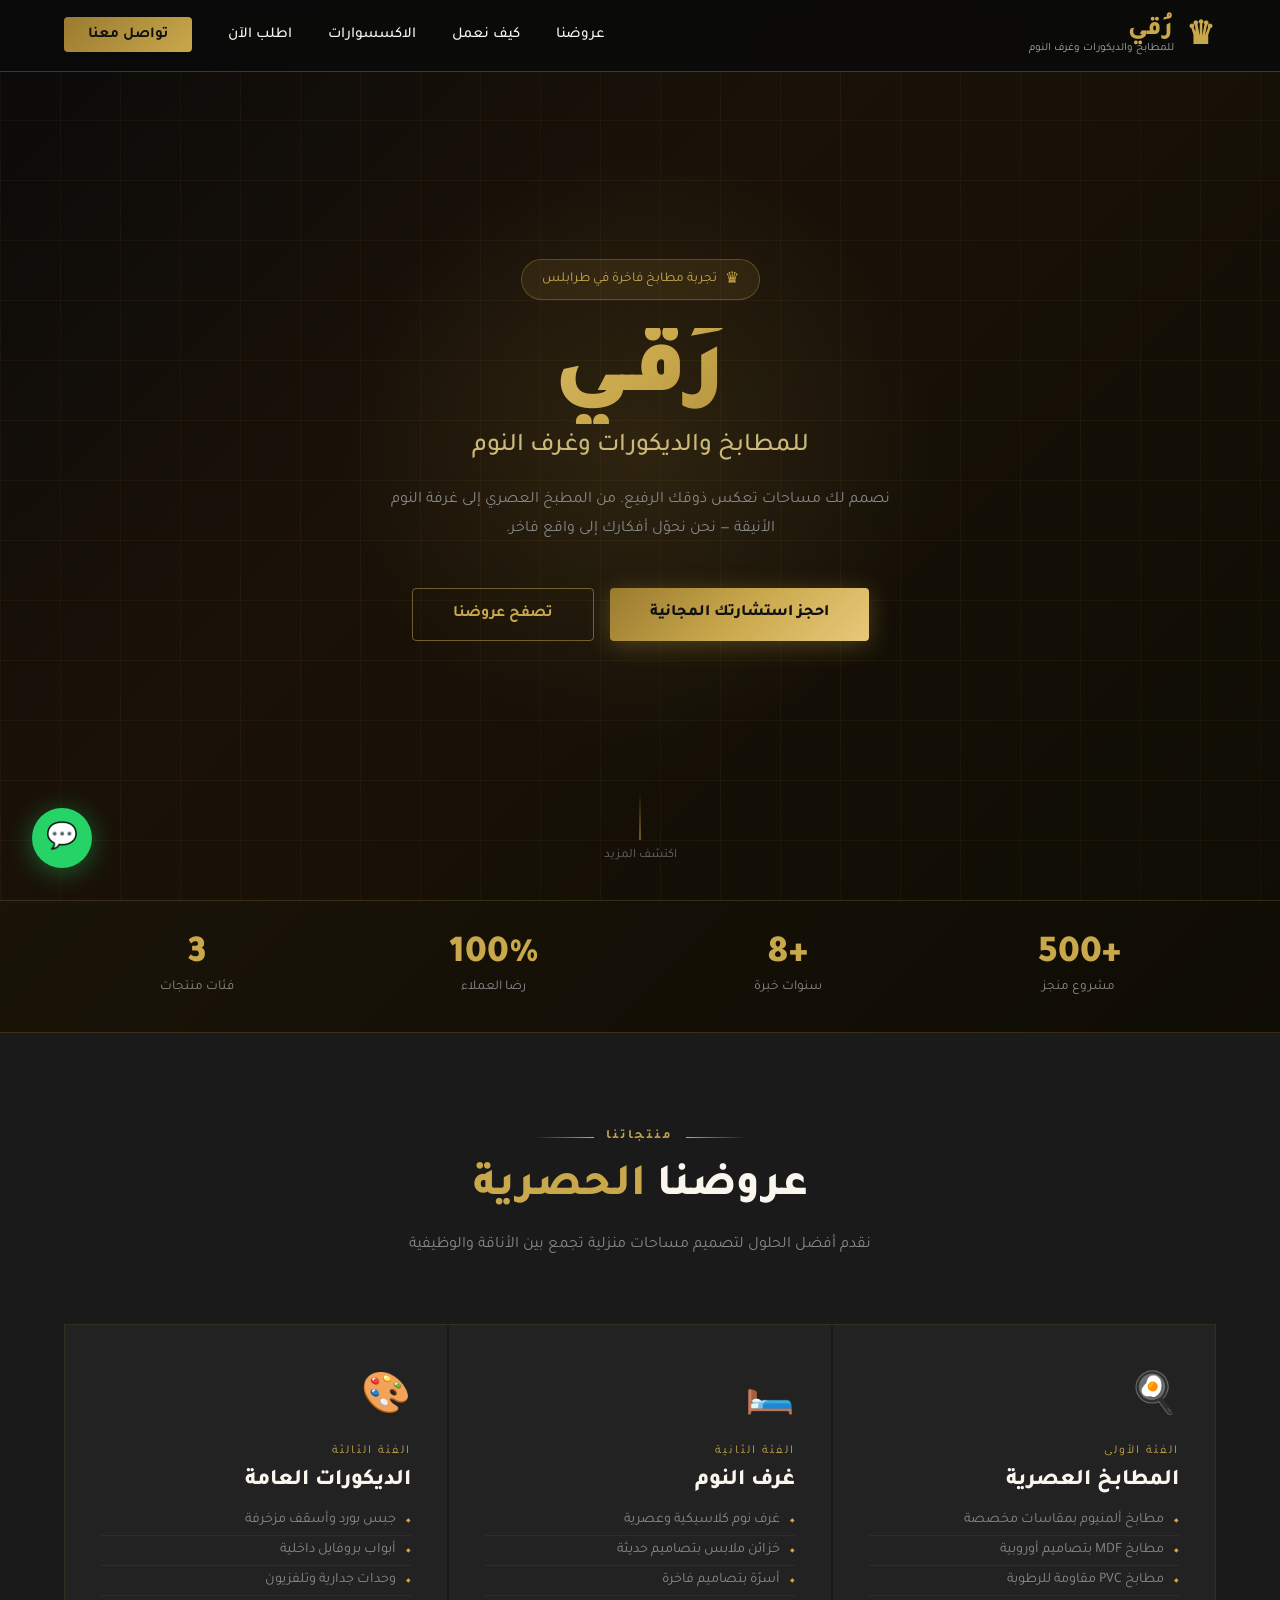
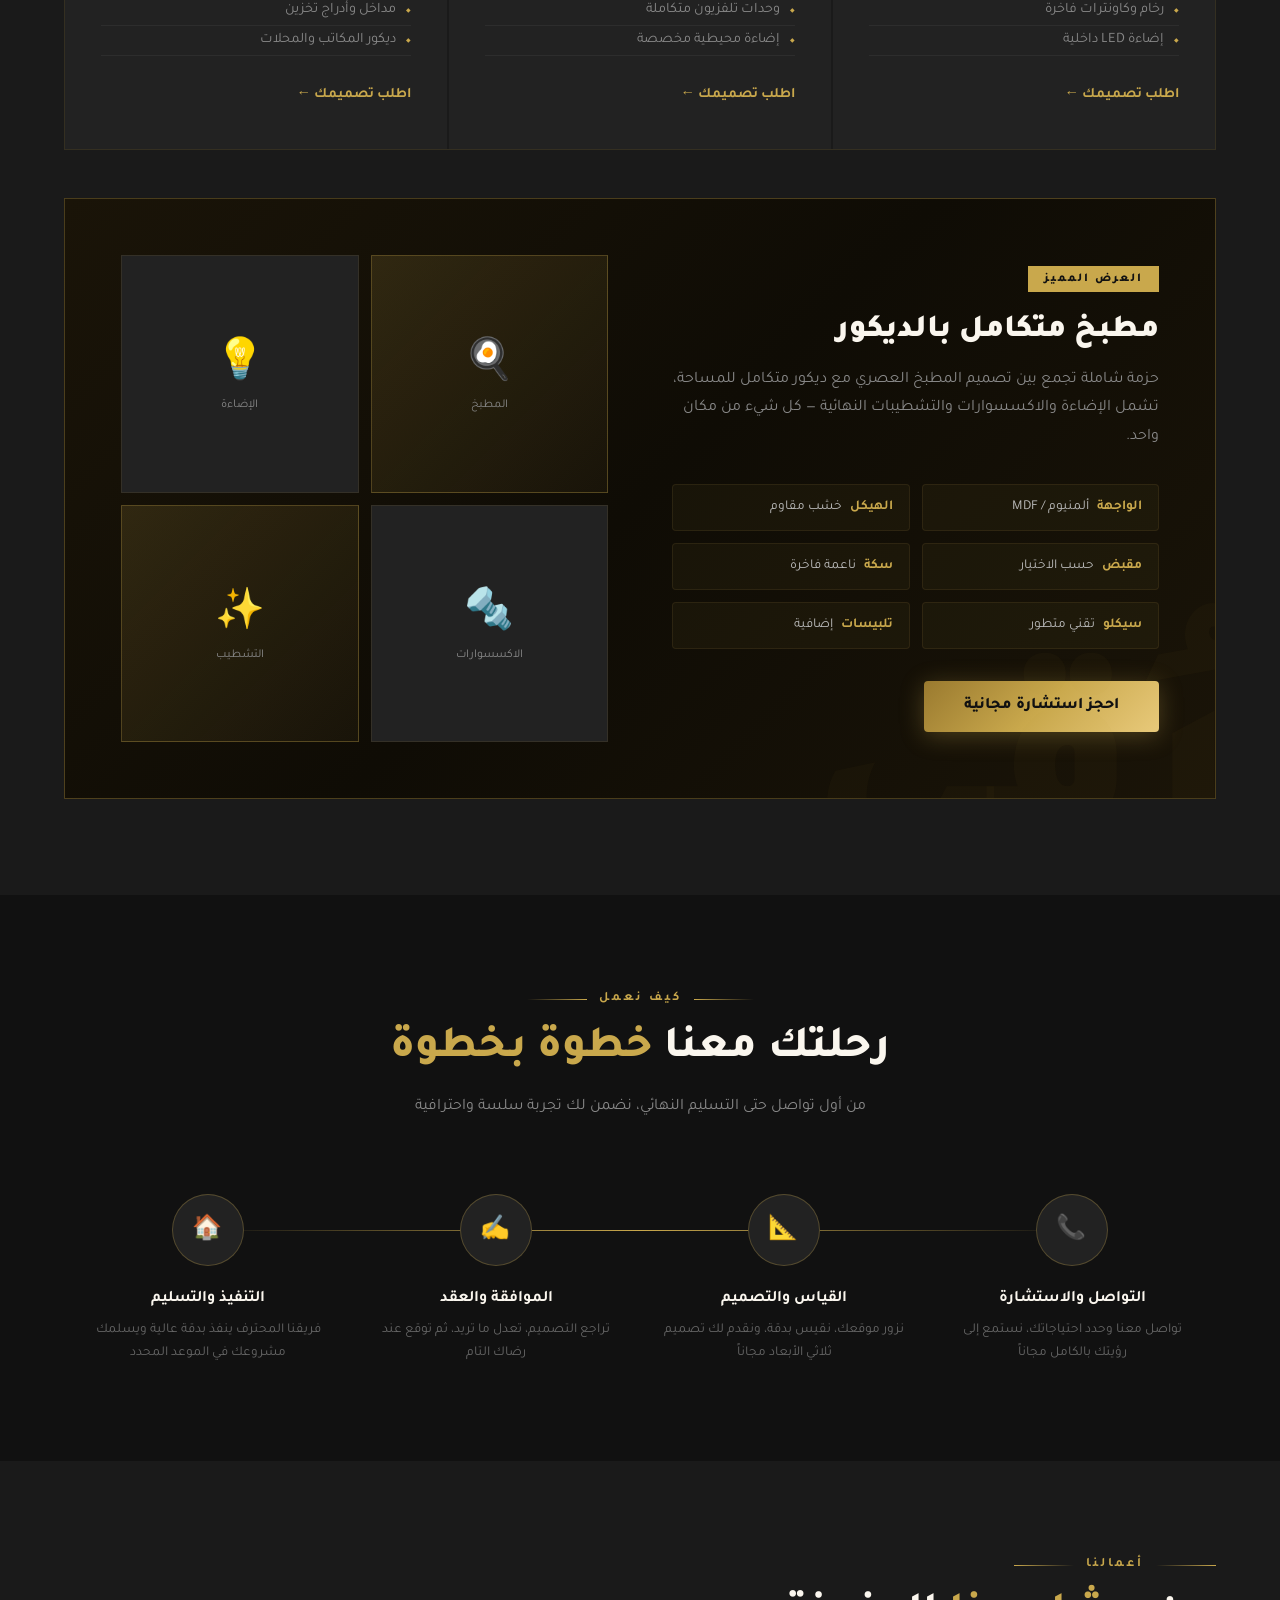
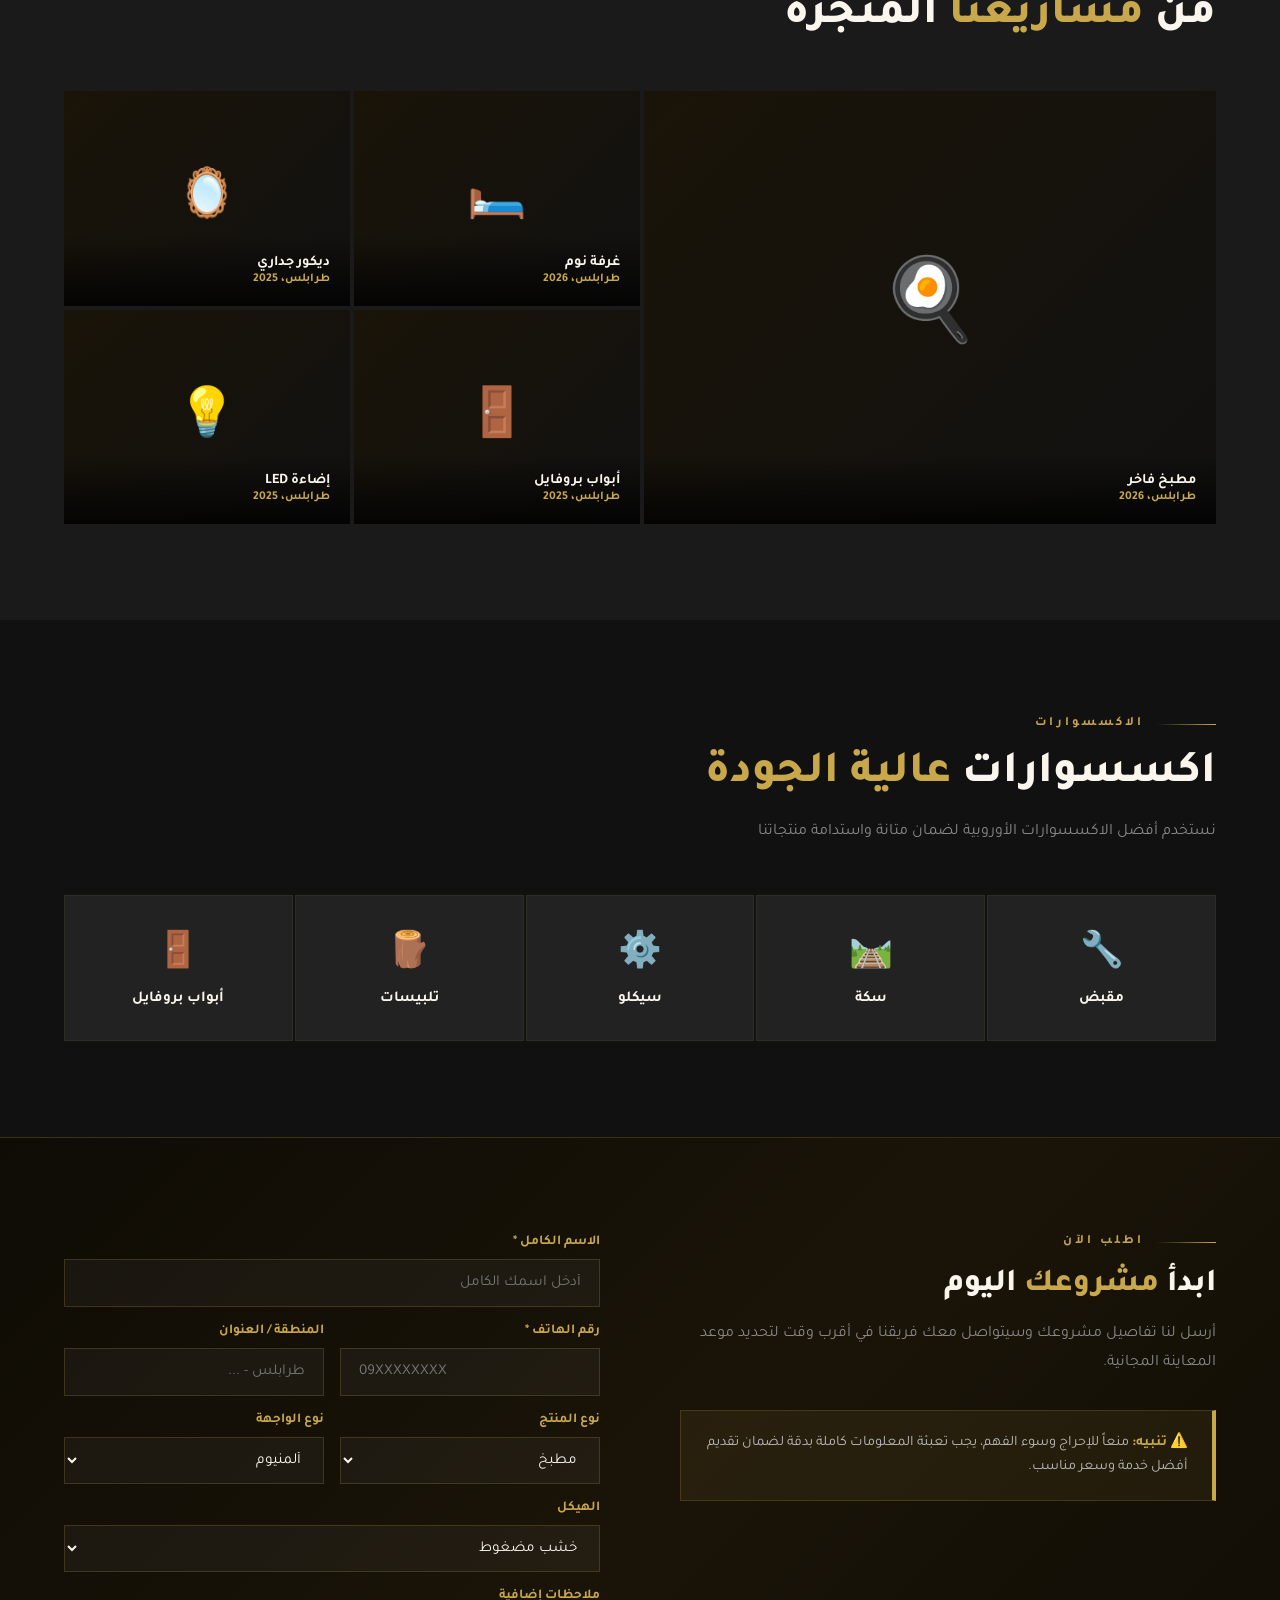
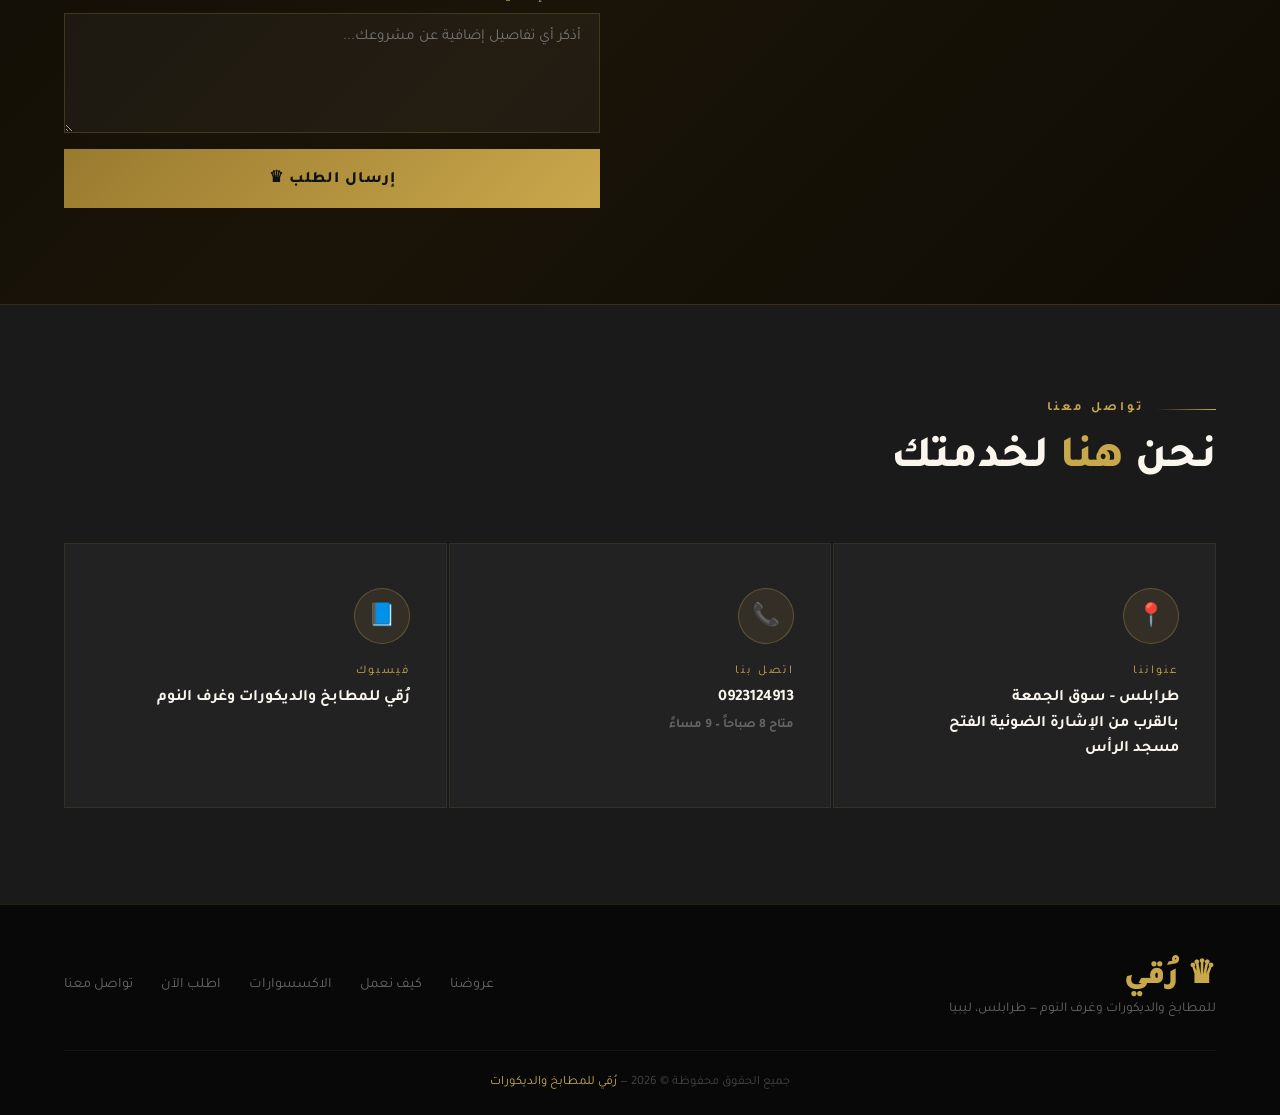
==== index.html @ 835a91a3 "Add files via upload" ====
<!DOCTYPE html>
<html lang="ar" dir="rtl">
<head>
<meta charset="UTF-8">
<meta name="viewport" content="width=device-width, initial-scale=1.0">
<title>رُقي - للمطابخ والديكورات وغرف النوم</title>
<link href="https://fonts.googleapis.com/css2?family=Tajawal:wght@300;400;500;700;800;900&display=swap" rel="stylesheet">
<style>
  :root {
    --gold: #C9A84C;
    --gold-light: #E8C97A;
    --gold-dark: #9A7A2F;
    --dark: #111111;
    --dark-2: #1A1A1A;
    --dark-3: #222222;
    --cream: #FAF6EE;
    --cream-2: #F2EBD9;
    --text-light: #F5F0E8;
  }

  * { margin: 0; padding: 0; box-sizing: border-box; }

  body {
    font-family: 'Tajawal', sans-serif;
    background: var(--dark);
    color: var(--text-light);
    overflow-x: hidden;
  }

  /* ======= NAV ======= */
  nav {
    position: fixed; top: 0; width: 100%; z-index: 100;
    background: rgba(10,10,10,0.92);
    backdrop-filter: blur(12px);
    border-bottom: 1px solid rgba(201,168,76,0.3);
    padding: 0 5%;
    display: flex; align-items: center; justify-content: space-between;
    height: 72px;
  }
  .nav-logo {
    display: flex; align-items: center; gap: 12px;
  }
  .nav-logo .crown {
    font-size: 2rem; color: var(--gold);
  }
  .nav-logo span {
    font-size: 1.6rem; font-weight: 800; color: var(--gold);
    letter-spacing: 1px;
  }
  .nav-logo small {
    font-size: 0.7rem; color: #aaa; display: block;
    margin-top: -4px;
  }
  nav ul {
    list-style: none; display: flex; gap: 36px;
  }
  nav ul li a {
    color: var(--cream); text-decoration: none; font-size: 0.95rem;
    font-weight: 500; transition: color 0.3s;
    position: relative;
  }
  nav ul li a::after {
    content: ''; position: absolute; bottom: -4px; right: 0;
    width: 0; height: 2px; background: var(--gold);
    transition: width 0.3s;
  }
  nav ul li a:hover { color: var(--gold); }
  nav ul li a:hover::after { width: 100%; }
  .nav-contact {
    background: linear-gradient(135deg, var(--gold-dark), var(--gold));
    color: var(--dark) !important; padding: 10px 24px;
    border-radius: 4px; font-weight: 700 !important;
  }
  .nav-contact::after { display: none !important; }

  /* ======= HERO ======= */
  .hero {
    height: 100vh; position: relative;
    display: flex; align-items: center; justify-content: center;
    overflow: hidden;
  }
  .hero-bg {
    position: absolute; inset: 0;
    background: linear-gradient(135deg, #0A0A0A 0%, #1a1208 40%, #0f0d05 100%);
  }
  .hero-grid {
    position: absolute; inset: 0;
    background-image:
      linear-gradient(rgba(201,168,76,0.05) 1px, transparent 1px),
      linear-gradient(90deg, rgba(201,168,76,0.05) 1px, transparent 1px);
    background-size: 60px 60px;
  }
  .hero-glow {
    position: absolute; top: 50%; left: 50%;
    transform: translate(-50%, -50%);
    width: 600px; height: 600px;
    background: radial-gradient(circle, rgba(201,168,76,0.12) 0%, transparent 70%);
    border-radius: 50%;
  }
  .hero-content {
    position: relative; text-align: center; z-index: 2;
    max-width: 800px; padding: 0 20px;
  }
  .hero-badge {
    display: inline-flex; align-items: center; gap: 8px;
    background: rgba(201,168,76,0.1); border: 1px solid rgba(201,168,76,0.3);
    padding: 8px 20px; border-radius: 100px;
    font-size: 0.85rem; color: var(--gold); margin-bottom: 28px;
  }
  .hero-badge span { font-size: 1rem; }
  .hero-title {
    font-size: clamp(3.5rem, 8vw, 6rem);
    font-weight: 900; line-height: 1;
    background: linear-gradient(135deg, var(--gold-light), var(--gold), var(--gold-dark));
    -webkit-background-clip: text; -webkit-text-fill-color: transparent;
    background-clip: text;
    margin-bottom: 8px;
  }
  .hero-sub {
    font-size: clamp(1.1rem, 2.5vw, 1.6rem);
    color: #ccb97a; margin-bottom: 24px; font-weight: 500;
  }
  .hero-desc {
    font-size: 1rem; color: #888; line-height: 1.8;
    max-width: 520px; margin: 0 auto 44px;
  }
  .hero-cta {
    display: flex; gap: 16px; justify-content: center; flex-wrap: wrap;
  }
  .btn-primary {
    background: linear-gradient(135deg, var(--gold-dark), var(--gold), var(--gold-light));
    color: var(--dark); padding: 16px 40px; border-radius: 4px;
    font-weight: 800; font-size: 1rem; text-decoration: none;
    transition: transform 0.3s, box-shadow 0.3s;
    box-shadow: 0 4px 24px rgba(201,168,76,0.3);
  }
  .btn-primary:hover {
    transform: translateY(-2px);
    box-shadow: 0 8px 40px rgba(201,168,76,0.5);
  }
  .btn-secondary {
    border: 1px solid rgba(201,168,76,0.5); color: var(--gold);
    padding: 16px 40px; border-radius: 4px;
    font-weight: 600; font-size: 1rem; text-decoration: none;
    transition: all 0.3s;
  }
  .btn-secondary:hover {
    background: rgba(201,168,76,0.1);
    border-color: var(--gold);
  }
  .hero-scroll {
    position: absolute; bottom: 36px; left: 50%; transform: translateX(-50%);
    display: flex; flex-direction: column; align-items: center; gap: 8px;
    color: #666; font-size: 0.8rem;
  }
  .scroll-line {
    width: 1px; height: 48px;
    background: linear-gradient(to bottom, transparent, var(--gold));
    animation: scrollPulse 2s ease-in-out infinite;
  }
  @keyframes scrollPulse {
    0%, 100% { opacity: 0.3; transform: scaleY(0.8); }
    50% { opacity: 1; transform: scaleY(1); }
  }

  /* ======= STATS BAR ======= */
  .stats-bar {
    background: linear-gradient(135deg, #1a1408, #0f0c05);
    border-top: 1px solid rgba(201,168,76,0.2);
    border-bottom: 1px solid rgba(201,168,76,0.2);
    padding: 36px 5%;
    display: flex; justify-content: space-around; flex-wrap: wrap; gap: 24px;
  }
  .stat-item { text-align: center; }
  .stat-num {
    font-size: 2.4rem; font-weight: 900; color: var(--gold);
    display: block; line-height: 1;
  }
  .stat-label { font-size: 0.85rem; color: #888; margin-top: 4px; }

  /* ======= SECTIONS COMMON ======= */
  section { padding: 96px 5%; }
  .section-eyebrow {
    display: flex; align-items: center; gap: 12px;
    margin-bottom: 16px;
  }
  .eyebrow-line {
    height: 1px; flex: 1; max-width: 60px;
    background: linear-gradient(to right, transparent, var(--gold));
  }
  .eyebrow-line.left {
    background: linear-gradient(to left, transparent, var(--gold));
  }
  .eyebrow-text {
    font-size: 0.8rem; color: var(--gold); letter-spacing: 3px;
    text-transform: uppercase; font-weight: 600;
  }
  .section-title {
    font-size: clamp(1.8rem, 4vw, 2.8rem);
    font-weight: 800; margin-bottom: 16px;
    color: var(--cream);
  }
  .section-title span { color: var(--gold); }
  .section-desc {
    color: #888; font-size: 1rem; line-height: 1.8;
    max-width: 560px;
  }

  /* ======= OFFERS / PRODUCTS ======= */
  .offers-section { background: var(--dark-2); }
  .offers-header { text-align: center; margin-bottom: 64px; }
  .offers-header .section-eyebrow { justify-content: center; }
  .offers-header .section-desc { margin: 0 auto; }

  .offers-grid {
    display: grid;
    grid-template-columns: repeat(auto-fit, minmax(300px, 1fr));
    gap: 2px;
    border: 1px solid rgba(201,168,76,0.15);
  }
  .offer-card {
    background: var(--dark-3); padding: 44px 36px;
    position: relative; overflow: hidden;
    transition: background 0.4s;
    cursor: pointer;
  }
  .offer-card::before {
    content: ''; position: absolute; top: 0; right: 0;
    width: 3px; height: 0;
    background: linear-gradient(to bottom, var(--gold-light), var(--gold-dark));
    transition: height 0.5s;
  }
  .offer-card:hover { background: #1f1c14; }
  .offer-card:hover::before { height: 100%; }
  .offer-icon {
    font-size: 2.5rem; margin-bottom: 20px; display: block;
  }
  .offer-label {
    font-size: 0.75rem; color: var(--gold); letter-spacing: 2px;
    text-transform: uppercase; margin-bottom: 10px;
  }
  .offer-name {
    font-size: 1.4rem; font-weight: 800; color: var(--cream);
    margin-bottom: 12px;
  }
  .offer-features {
    list-style: none;
  }
  .offer-features li {
    font-size: 0.9rem; color: #888; padding: 6px 0;
    border-bottom: 1px solid rgba(255,255,255,0.05);
    display: flex; align-items: center; gap: 10px;
  }
  .offer-features li::before {
    content: '◆'; font-size: 0.4rem; color: var(--gold); flex-shrink: 0;
  }
  .offer-cta {
    display: inline-flex; align-items: center; gap: 8px;
    color: var(--gold); font-size: 0.9rem; font-weight: 600;
    margin-top: 28px; text-decoration: none;
    transition: gap 0.3s;
  }
  .offer-cta:hover { gap: 14px; }

  /* ======= FEATURED OFFER ======= */
  .featured-offer {
    margin: 48px 0 0;
    background: linear-gradient(135deg, #1a1408 0%, #0f0c05 50%, #1a1408 100%);
    border: 1px solid rgba(201,168,76,0.3);
    padding: 56px;
    display: grid; grid-template-columns: 1fr 1fr; gap: 64px;
    align-items: center;
    position: relative; overflow: hidden;
  }
  .featured-offer::before {
    content: 'رُقي';
    position: absolute; font-size: 16rem; font-weight: 900;
    color: rgba(201,168,76,0.03); right: -2%; bottom: -20%;
    line-height: 1; pointer-events: none;
  }
  .featured-badge {
    display: inline-block;
    background: var(--gold); color: var(--dark);
    font-size: 0.75rem; font-weight: 800; letter-spacing: 2px;
    padding: 6px 16px; margin-bottom: 20px;
  }
  .featured-title {
    font-size: 2rem; font-weight: 900; margin-bottom: 16px; color: var(--cream);
  }
  .featured-desc { color: #888; line-height: 1.8; margin-bottom: 32px; }
  .features-list {
    display: grid; grid-template-columns: 1fr 1fr; gap: 12px;
  }
  .feature-item {
    background: rgba(201,168,76,0.05); border: 1px solid rgba(201,168,76,0.1);
    padding: 14px 16px; border-radius: 4px;
    font-size: 0.85rem; color: #bbb;
    display: flex; align-items: center; gap: 8px;
  }
  .feature-item strong { color: var(--gold); }
  .featured-visual {
    display: grid; grid-template-columns: 1fr 1fr; gap: 12px;
  }
  .visual-block {
    background: var(--dark-3); border: 1px solid rgba(201,168,76,0.1);
    padding: 28px; text-align: center;
    font-size: 2.5rem; aspect-ratio: 1;
    display: flex; flex-direction: column; align-items: center; justify-content: center;
    gap: 8px;
  }
  .visual-block small {
    font-size: 0.75rem; color: #888; display: block;
  }
  .visual-block.highlight {
    background: linear-gradient(135deg, rgba(201,168,76,0.15), rgba(201,168,76,0.05));
    border-color: rgba(201,168,76,0.3);
  }

  /* ======= PROCESS ======= */
  .process-section { background: var(--dark); }
  .process-header { text-align: center; margin-bottom: 72px; }
  .process-header .section-eyebrow { justify-content: center; }
  .process-header .section-desc { margin: 0 auto; }
  .process-steps {
    display: grid; grid-template-columns: repeat(4, 1fr); gap: 0;
    position: relative;
  }
  .process-steps::before {
    content: ''; position: absolute; top: 36px; right: 12.5%; left: 12.5%;
    height: 1px; background: linear-gradient(to left, transparent, var(--gold), transparent);
  }
  .process-step { text-align: center; padding: 0 24px; }
  .step-num {
    width: 72px; height: 72px; border-radius: 50%;
    background: var(--dark-3); border: 1px solid rgba(201,168,76,0.3);
    display: flex; align-items: center; justify-content: center;
    margin: 0 auto 24px;
    font-size: 0.75rem; color: var(--gold); letter-spacing: 2px; font-weight: 700;
    position: relative; z-index: 1;
  }
  .step-icon { font-size: 1.5rem; }
  .step-title {
    font-size: 1rem; font-weight: 700; color: var(--cream); margin-bottom: 10px;
  }
  .step-desc { font-size: 0.85rem; color: #666; line-height: 1.7; }

  /* ======= GALLERY ======= */
  .gallery-section { background: var(--dark-2); }
  .gallery-header { margin-bottom: 48px; }
  .gallery-grid {
    display: grid;
    grid-template-columns: 2fr 1fr 1fr;
    grid-template-rows: auto auto;
    gap: 4px;
  }
  .gallery-item {
    background: var(--dark-3); overflow: hidden;
    position: relative; cursor: pointer;
  }
  .gallery-item:first-child {
    grid-row: span 2;
  }
  .gallery-placeholder {
    aspect-ratio: 4/3;
    display: flex; flex-direction: column; align-items: center; justify-content: center;
    gap: 12px; background: linear-gradient(135deg, #1a1408, #111);
    font-size: 3rem;
    transition: transform 0.5s;
  }
  .gallery-item:first-child .gallery-placeholder {
    aspect-ratio: auto; height: 100%;
    min-height: 400px;
  }
  .gallery-item:hover .gallery-placeholder { transform: scale(1.05); }
  .gallery-label {
    position: absolute; bottom: 0; right: 0; left: 0;
    padding: 20px; background: linear-gradient(to top, rgba(0,0,0,0.8), transparent);
    font-size: 0.9rem; font-weight: 600; color: var(--cream);
  }
  .gallery-label small { display: block; font-size: 0.75rem; color: var(--gold); }

  /* ======= ACCESSORIES ======= */
  .accessories-section { background: var(--dark); }
  .acc-grid {
    display: grid; grid-template-columns: repeat(5, 1fr); gap: 2px;
    margin-top: 48px;
  }
  .acc-card {
    background: var(--dark-3); padding: 32px 20px;
    text-align: center; border: 1px solid rgba(201,168,76,0.08);
    transition: all 0.3s;
  }
  .acc-card:hover {
    background: linear-gradient(135deg, #1a1408, #111);
    border-color: rgba(201,168,76,0.3);
  }
  .acc-icon { font-size: 2.2rem; margin-bottom: 12px; display: block; }
  .acc-name { font-size: 0.95rem; font-weight: 700; color: var(--cream); }

  /* ======= ORDER FORM ======= */
  .order-section {
    background: linear-gradient(135deg, #0f0c05, #1a1408, #0f0c05);
    border-top: 1px solid rgba(201,168,76,0.2);
    border-bottom: 1px solid rgba(201,168,76,0.2);
  }
  .order-grid {
    display: grid; grid-template-columns: 1fr 1fr; gap: 80px; align-items: start;
  }
  .order-info h2 { font-size: 2rem; margin-bottom: 16px; }
  .order-info p { color: #888; margin-bottom: 32px; line-height: 1.8; }
  .order-notice {
    background: rgba(201,168,76,0.08); border: 1px solid rgba(201,168,76,0.2);
    border-right: 4px solid var(--gold);
    padding: 20px 24px; font-size: 0.9rem; color: #bbb; line-height: 1.7;
  }
  .order-notice strong { color: var(--gold); }
  .order-form { display: flex; flex-direction: column; gap: 16px; }
  .form-group { display: flex; flex-direction: column; gap: 8px; }
  .form-group label { font-size: 0.85rem; color: var(--gold); font-weight: 600; }
  .form-group input, .form-group select, .form-group textarea {
    background: rgba(255,255,255,0.04); border: 1px solid rgba(201,168,76,0.2);
    color: var(--cream); padding: 14px 18px; font-family: 'Tajawal', sans-serif;
    font-size: 0.95rem; width: 100%; outline: none;
    transition: border-color 0.3s;
  }
  .form-group input:focus, .form-group select:focus, .form-group textarea:focus {
    border-color: var(--gold);
    background: rgba(201,168,76,0.05);
  }
  .form-group select option { background: var(--dark-3); }
  .form-group textarea { min-height: 120px; resize: vertical; }
  .form-row { display: grid; grid-template-columns: 1fr 1fr; gap: 16px; }
  .btn-submit {
    background: linear-gradient(135deg, var(--gold-dark), var(--gold));
    color: var(--dark); padding: 18px; border: none; cursor: pointer;
    font-family: 'Tajawal', sans-serif; font-size: 1rem; font-weight: 800;
    width: 100%; transition: all 0.3s; letter-spacing: 1px;
  }
  .btn-submit:hover {
    box-shadow: 0 8px 32px rgba(201,168,76,0.4); transform: translateY(-1px);
  }

  /* ======= CONTACT ======= */
  .contact-section { background: var(--dark-2); }
  .contact-grid {
    display: grid; grid-template-columns: repeat(3, 1fr); gap: 2px;
    margin-top: 56px;
  }
  .contact-card {
    background: var(--dark-3); padding: 44px 36px;
    border: 1px solid rgba(201,168,76,0.1);
    transition: border-color 0.3s;
  }
  .contact-card:hover { border-color: rgba(201,168,76,0.4); }
  .contact-icon {
    width: 56px; height: 56px; border-radius: 50%;
    background: rgba(201,168,76,0.1); border: 1px solid rgba(201,168,76,0.3);
    display: flex; align-items: center; justify-content: center;
    font-size: 1.4rem; margin-bottom: 20px;
  }
  .contact-label { font-size: 0.75rem; color: var(--gold); letter-spacing: 2px; margin-bottom: 8px; }
  .contact-value { font-size: 1rem; font-weight: 600; color: var(--cream); line-height: 1.6; }
  .contact-value a { color: var(--cream); text-decoration: none; }

  /* ======= FOOTER ======= */
  footer {
    background: #080808; padding: 48px 5% 24px;
    border-top: 1px solid rgba(201,168,76,0.15);
  }
  .footer-inner {
    display: flex; justify-content: space-between; align-items: center;
    flex-wrap: wrap; gap: 24px; margin-bottom: 32px;
  }
  .footer-brand .logo-text {
    font-size: 2rem; font-weight: 900; color: var(--gold);
  }
  .footer-brand p { font-size: 0.85rem; color: #666; margin-top: 4px; }
  .footer-links { display: flex; gap: 28px; flex-wrap: wrap; }
  .footer-links a { color: #666; text-decoration: none; font-size: 0.9rem; transition: color 0.3s; }
  .footer-links a:hover { color: var(--gold); }
  .footer-bottom {
    border-top: 1px solid rgba(255,255,255,0.05); padding-top: 24px;
    text-align: center; font-size: 0.8rem; color: #444;
  }
  .footer-bottom span { color: var(--gold); }

  /* ======= WHATSAPP ======= */
  .whatsapp-btn {
    position: fixed; bottom: 32px; left: 32px; z-index: 200;
    width: 60px; height: 60px; border-radius: 50%;
    background: #25D366; display: flex; align-items: center; justify-content: center;
    font-size: 1.6rem; text-decoration: none;
    box-shadow: 0 4px 24px rgba(37,211,102,0.4);
    transition: transform 0.3s, box-shadow 0.3s;
    animation: pulse 3s ease-in-out infinite;
  }
  @keyframes pulse {
    0%, 100% { box-shadow: 0 4px 24px rgba(37,211,102,0.4); }
    50% { box-shadow: 0 4px 40px rgba(37,211,102,0.7); }
  }
  .whatsapp-btn:hover { transform: scale(1.1); }

  /* ======= SCROLL REVEAL ======= */
  .reveal { opacity: 0; transform: translateY(32px); transition: all 0.7s ease; }
  .reveal.visible { opacity: 1; transform: translateY(0); }

  @media (max-width: 768px) {
    nav ul { display: none; }
    .process-steps { grid-template-columns: 1fr 1fr; }
    .process-steps::before { display: none; }
    .featured-offer { grid-template-columns: 1fr; padding: 36px 24px; gap: 36px; }
    .order-grid { grid-template-columns: 1fr; gap: 48px; }
    .gallery-grid { grid-template-columns: 1fr 1fr; }
    .gallery-item:first-child { grid-row: span 1; grid-column: span 2; }
    .acc-grid { grid-template-columns: repeat(3, 1fr); }
    .contact-grid { grid-template-columns: 1fr; }
    .features-list { grid-template-columns: 1fr; }
    .form-row { grid-template-columns: 1fr; }
  }
</style>
</head>
<body>

<!-- NAV -->
<nav>
  <div class="nav-logo">
    <span class="crown">♛</span>
    <div>
      <span>رُقي</span>
      <small>للمطابخ والديكورات وغرف النوم</small>
    </div>
  </div>
  <ul>
    <li><a href="#offers">عروضنا</a></li>
    <li><a href="#process">كيف نعمل</a></li>
    <li><a href="#accessories">الاكسسوارات</a></li>
    <li><a href="#order">اطلب الآن</a></li>
    <li><a href="#contact" class="nav-contact">تواصل معنا</a></li>
  </ul>
</nav>

<!-- HERO -->
<section class="hero">
  <div class="hero-bg"></div>
  <div class="hero-grid"></div>
  <div class="hero-glow"></div>
  <div class="hero-content">
    <div class="hero-badge"><span>♛</span> تجربة مطابخ فاخرة في طرابلس</div>
    <h1 class="hero-title">رُقـي</h1>
    <p class="hero-sub">للمطابخ والديكورات وغرف النوم</p>
    <p class="hero-desc">نصمم لك مساحات تعكس ذوقك الرفيع. من المطبخ العصري إلى غرفة النوم الأنيقة — نحن نحوّل أفكارك إلى واقع فاخر.</p>
    <div class="hero-cta">
      <a href="#order" class="btn-primary">احجز استشارتك المجانية</a>
      <a href="#offers" class="btn-secondary">تصفح عروضنا</a>
    </div>
  </div>
  <div class="hero-scroll">
    <div class="scroll-line"></div>
    <span>اكتشف المزيد</span>
  </div>
</section>

<!-- STATS -->
<div class="stats-bar reveal">
  <div class="stat-item">
    <span class="stat-num">+500</span>
    <div class="stat-label">مشروع منجز</div>
  </div>
  <div class="stat-item">
    <span class="stat-num">+8</span>
    <div class="stat-label">سنوات خبرة</div>
  </div>
  <div class="stat-item">
    <span class="stat-num">100%</span>
    <div class="stat-label">رضا العملاء</div>
  </div>
  <div class="stat-item">
    <span class="stat-num">3</span>
    <div class="stat-label">فئات منتجات</div>
  </div>
</div>

<!-- OFFERS -->
<section class="offers-section" id="offers">
  <div class="offers-header reveal">
    <div class="section-eyebrow">
      <div class="eyebrow-line left"></div>
      <span class="eyebrow-text">منتجاتنا</span>
      <div class="eyebrow-line"></div>
    </div>
    <h2 class="section-title">عروضنا <span>الحصرية</span></h2>
    <p class="section-desc">نقدم أفضل الحلول لتصميم مساحات منزلية تجمع بين الأناقة والوظيفية</p>
  </div>

  <div class="offers-grid reveal">
    <div class="offer-card">
      <span class="offer-icon">🍳</span>
      <div class="offer-label">الفئة الأولى</div>
      <h3 class="offer-name">المطابخ العصرية</h3>
      <ul class="offer-features">
        <li>مطابخ ألمنيوم بمقاسات مخصصة</li>
        <li>مطابخ MDF بتصاميم أوروبية</li>
        <li>مطابخ PVC مقاومة للرطوبة</li>
        <li>رخام وكاونترات فاخرة</li>
        <li>إضاءة LED داخلية</li>
      </ul>
      <a href="#order" class="offer-cta">اطلب تصميمك ←</a>
    </div>
    <div class="offer-card">
      <span class="offer-icon">🛏️</span>
      <div class="offer-label">الفئة الثانية</div>
      <h3 class="offer-name">غرف النوم</h3>
      <ul class="offer-features">
        <li>غرف نوم كلاسيكية وعصرية</li>
        <li>خزائن ملابس بتصاميم حديثة</li>
        <li>أسرّة بتصاميم فاخرة</li>
        <li>وحدات تلفزيون متكاملة</li>
        <li>إضاءة محيطية مخصصة</li>
      </ul>
      <a href="#order" class="offer-cta">اطلب تصميمك ←</a>
    </div>
    <div class="offer-card">
      <span class="offer-icon">🎨</span>
      <div class="offer-label">الفئة الثالثة</div>
      <h3 class="offer-name">الديكورات العامة</h3>
      <ul class="offer-features">
        <li>جبس بورد وأسقف مزخرفة</li>
        <li>أبواب بروفايل داخلية</li>
        <li>وحدات جدارية وتلفزيون</li>
        <li>مداخل وأدراج تخزين</li>
        <li>ديكور المكاتب والمحلات</li>
      </ul>
      <a href="#order" class="offer-cta">اطلب تصميمك ←</a>
    </div>
  </div>

  <!-- FEATURED -->
  <div class="featured-offer reveal">
    <div>
      <div class="featured-badge">العرض المميز</div>
      <h3 class="featured-title">مطبخ متكامل بالديكور</h3>
      <p class="featured-desc">حزمة شاملة تجمع بين تصميم المطبخ العصري مع ديكور متكامل للمساحة، تشمل الإضاءة والاكسسوارات والتشطيبات النهائية — كل شيء من مكان واحد.</p>
      <div class="features-list">
        <div class="feature-item"><strong>الواجهة</strong> ألمنيوم / MDF</div>
        <div class="feature-item"><strong>الهيكل</strong> خشب مقاوم</div>
        <div class="feature-item"><strong>مقبض</strong> حسب الاختيار</div>
        <div class="feature-item"><strong>سكة</strong> ناعمة فاخرة</div>
        <div class="feature-item"><strong>سيكلو</strong> تقني متطور</div>
        <div class="feature-item"><strong>تلبيسات</strong> إضافية</div>
      </div>
      <a href="#order" class="btn-primary" style="display:inline-block;margin-top:32px">احجز استشارة مجانية</a>
    </div>
    <div class="featured-visual">
      <div class="visual-block highlight">🍳<small>المطبخ</small></div>
      <div class="visual-block">💡<small>الإضاءة</small></div>
      <div class="visual-block">🔩<small>الاكسسوارات</small></div>
      <div class="visual-block highlight">✨<small>التشطيب</small></div>
    </div>
  </div>
</section>

<!-- PROCESS -->
<section class="process-section" id="process">
  <div class="process-header reveal">
    <div class="section-eyebrow">
      <div class="eyebrow-line left"></div>
      <span class="eyebrow-text">كيف نعمل</span>
      <div class="eyebrow-line"></div>
    </div>
    <h2 class="section-title">رحلتك معنا <span>خطوة بخطوة</span></h2>
    <p class="section-desc">من أول تواصل حتى التسليم النهائي، نضمن لك تجربة سلسة واحترافية</p>
  </div>
  <div class="process-steps reveal">
    <div class="process-step">
      <div class="step-num"><div class="step-icon">📞</div></div>
      <h4 class="step-title">التواصل والاستشارة</h4>
      <p class="step-desc">تواصل معنا وحدد احتياجاتك، نستمع إلى رؤيتك بالكامل مجاناً</p>
    </div>
    <div class="process-step">
      <div class="step-num"><div class="step-icon">📐</div></div>
      <h4 class="step-title">القياس والتصميم</h4>
      <p class="step-desc">نزور موقعك، نقيس بدقة، ونقدم لك تصميم ثلاثي الأبعاد مجاناً</p>
    </div>
    <div class="process-step">
      <div class="step-num"><div class="step-icon">✍️</div></div>
      <h4 class="step-title">الموافقة والعقد</h4>
      <p class="step-desc">تراجع التصميم، تعدل ما تريد، ثم توقع عند رضاك التام</p>
    </div>
    <div class="process-step">
      <div class="step-num"><div class="step-icon">🏠</div></div>
      <h4 class="step-title">التنفيذ والتسليم</h4>
      <p class="step-desc">فريقنا المحترف ينفذ بدقة عالية ويسلمك مشروعك في الموعد المحدد</p>
    </div>
  </div>
</section>

<!-- GALLERY -->
<section class="gallery-section" id="gallery">
  <div class="gallery-header reveal">
    <div class="section-eyebrow">
      <div class="eyebrow-line"></div>
      <span class="eyebrow-text">أعمالنا</span>
      <div class="eyebrow-line left"></div>
    </div>
    <h2 class="section-title">من <span>مشاريعنا</span> المنجزة</h2>
  </div>
  <div class="gallery-grid reveal">
    <div class="gallery-item">
      <div class="gallery-placeholder" style="font-size:5rem">🍳</div>
      <div class="gallery-label">مطبخ فاخر<small>طرابلس، 2026</small></div>
    </div>
    <div class="gallery-item">
      <div class="gallery-placeholder">🛏️</div>
      <div class="gallery-label">غرفة نوم<small>طرابلس، 2026</small></div>
    </div>
    <div class="gallery-item">
      <div class="gallery-placeholder">🪞</div>
      <div class="gallery-label">ديكور جداري<small>طرابلس، 2025</small></div>
    </div>
    <div class="gallery-item">
      <div class="gallery-placeholder">🚪</div>
      <div class="gallery-label">أبواب بروفايل<small>طرابلس، 2025</small></div>
    </div>
    <div class="gallery-item">
      <div class="gallery-placeholder">💡</div>
      <div class="gallery-label">إضاءة LED<small>طرابلس، 2025</small></div>
    </div>
  </div>
</section>

<!-- ACCESSORIES -->
<section class="accessories-section" id="accessories">
  <div class="section-eyebrow reveal">
    <div class="eyebrow-line"></div>
    <span class="eyebrow-text">الاكسسوارات</span>
  </div>
  <h2 class="section-title reveal">اكسسوارات <span>عالية الجودة</span></h2>
  <p class="section-desc reveal">نستخدم أفضل الاكسسوارات الأوروبية لضمان متانة واستدامة منتجاتنا</p>
  <div class="acc-grid reveal">
    <div class="acc-card">
      <span class="acc-icon">🔧</span>
      <div class="acc-name">مقبض</div>
    </div>
    <div class="acc-card">
      <span class="acc-icon">🛤️</span>
      <div class="acc-name">سكة</div>
    </div>
    <div class="acc-card">
      <span class="acc-icon">⚙️</span>
      <div class="acc-name">سيكلو</div>
    </div>
    <div class="acc-card">
      <span class="acc-icon">🪵</span>
      <div class="acc-name">تلبيسات</div>
    </div>
    <div class="acc-card">
      <span class="acc-icon">🚪</span>
      <div class="acc-name">أبواب بروفايل</div>
    </div>
  </div>
</section>

<!-- ORDER FORM -->
<section class="order-section" id="order">
  <div class="order-grid">
    <div class="order-info reveal">
      <div class="section-eyebrow">
        <div class="eyebrow-line"></div>
        <span class="eyebrow-text">اطلب الآن</span>
      </div>
      <h2 class="section-title">ابدأ <span>مشروعك</span> اليوم</h2>
      <p>أرسل لنا تفاصيل مشروعك وسيتواصل معك فريقنا في أقرب وقت لتحديد موعد المعاينة المجانية.</p>
      <div class="order-notice">
        <strong>⚠️ تنبيه:</strong> منعاً للإحراج وسوء الفهم، يجب تعبئة المعلومات كاملة بدقة لضمان تقديم أفضل خدمة وسعر مناسب.
      </div>
    </div>
    <div class="reveal">
      <div class="order-form">
        <div class="form-group">
          <label>الاسم الكامل *</label>
          <input type="text" placeholder="أدخل اسمك الكامل">
        </div>
        <div class="form-row">
          <div class="form-group">
            <label>رقم الهاتف *</label>
            <input type="tel" placeholder="09XXXXXXXX">
          </div>
          <div class="form-group">
            <label>المنطقة / العنوان</label>
            <input type="text" placeholder="طرابلس - ...">
          </div>
        </div>
        <div class="form-row">
          <div class="form-group">
            <label>نوع المنتج</label>
            <select>
              <option>مطبخ</option>
              <option>غرفة نوم</option>
              <option>ديكور عام</option>
              <option>حزمة متكاملة</option>
            </select>
          </div>
          <div class="form-group">
            <label>نوع الواجهة</label>
            <select>
              <option>ألمنيوم</option>
              <option>MDF</option>
              <option>PVC</option>
              <option>غير محدد</option>
            </select>
          </div>
        </div>
        <div class="form-group">
          <label>الهيكل</label>
          <select>
            <option>خشب مضغوط</option>
            <option>خشب طبيعي</option>
            <option>ألمنيوم</option>
          </select>
        </div>
        <div class="form-group">
          <label>ملاحظات إضافية</label>
          <textarea placeholder="أذكر أي تفاصيل إضافية عن مشروعك..."></textarea>
        </div>
        <button class="btn-submit" onclick="submitOrder()">إرسال الطلب ♛</button>
      </div>
    </div>
  </div>
</section>

<!-- CONTACT -->
<section class="contact-section" id="contact">
  <div class="reveal">
    <div class="section-eyebrow">
      <div class="eyebrow-line"></div>
      <span class="eyebrow-text">تواصل معنا</span>
    </div>
    <h2 class="section-title">نحن <span>هنا</span> لخدمتك</h2>
  </div>
  <div class="contact-grid reveal">
    <div class="contact-card">
      <div class="contact-icon">📍</div>
      <div class="contact-label">عنواننا</div>
      <div class="contact-value">
        طرابلس - سوق الجمعة<br>
        بالقرب من الإشارة الضوئية الفتح<br>
        مسجد الرأس
      </div>
    </div>
    <div class="contact-card">
      <div class="contact-icon">📞</div>
      <div class="contact-label">اتصل بنا</div>
      <div class="contact-value">
        <a href="tel:+2180923124913">0923124913</a><br>
        <small style="color:#666;font-size:0.8rem;margin-top:4px;display:block">متاح 8 صباحاً – 9 مساءً</small>
      </div>
    </div>
    <div class="contact-card">
      <div class="contact-icon">📘</div>
      <div class="contact-label">فيسبوك</div>
      <div class="contact-value">
        <a href="https://www.facebook.com/share/19NaoYyomJ/" target="_blank">
          رُقي للمطابخ والديكورات وغرف النوم
        </a>
      </div>
    </div>
  </div>
</section>

<!-- FOOTER -->
<footer>
  <div class="footer-inner">
    <div class="footer-brand">
      <div class="logo-text">♛ رُقي</div>
      <p>للمطابخ والديكورات وغرف النوم — طرابلس، ليبيا</p>
    </div>
    <div class="footer-links">
      <a href="#offers">عروضنا</a>
      <a href="#process">كيف نعمل</a>
      <a href="#accessories">الاكسسوارات</a>
      <a href="#order">اطلب الآن</a>
      <a href="#contact">تواصل معنا</a>
    </div>
  </div>
  <div class="footer-bottom">
    جميع الحقوق محفوظة © 2026 — <span>رُقي للمطابخ والديكورات</span>
  </div>
</footer>

<!-- WhatsApp -->
<a class="whatsapp-btn" href="https://wa.me/2180923124913" target="_blank" title="تواصل عبر واتساب">💬</a>

<script>
// Scroll reveal
const reveals = document.querySelectorAll('.reveal');
const observer = new IntersectionObserver((entries) => {
  entries.forEach(e => {
    if (e.isIntersecting) {
      e.target.classList.add('visible');
    }
  });
}, { threshold: 0.1 });
reveals.forEach(r => observer.observe(r));

// Smooth scroll for nav links
document.querySelectorAll('a[href^="#"]').forEach(link => {
  link.addEventListener('click', e => {
    e.preventDefault();
    const target = document.querySelector(link.getAttribute('href'));
    if (target) target.scrollIntoView({ behavior: 'smooth' });
  });
});

// Order submit
function submitOrder() {
  const inputs = document.querySelectorAll('.order-form input, .order-form select, .order-form textarea');
  let name = '', phone = '', notes = '';
  inputs.forEach(i => {
    if (i.type === 'text' && !name) name = i.value;
    if (i.type === 'tel') phone = i.value;
    if (i.tagName === 'TEXTAREA') notes = i.value;
  });
  if (!name || !phone) {
    alert('يرجى تعبئة الاسم ورقم الهاتف على الأقل');
    return;
  }
  const msg = `مرحباً، أريد الاستفسار عن خدماتكم\nالاسم: ${name}\nالهاتف: ${phone}\nملاحظات: ${notes}`;
  window.open(`https://wa.me/2180923124913?text=${encodeURIComponent(msg)}`, '_blank');
}
</script>
</body>
</html>
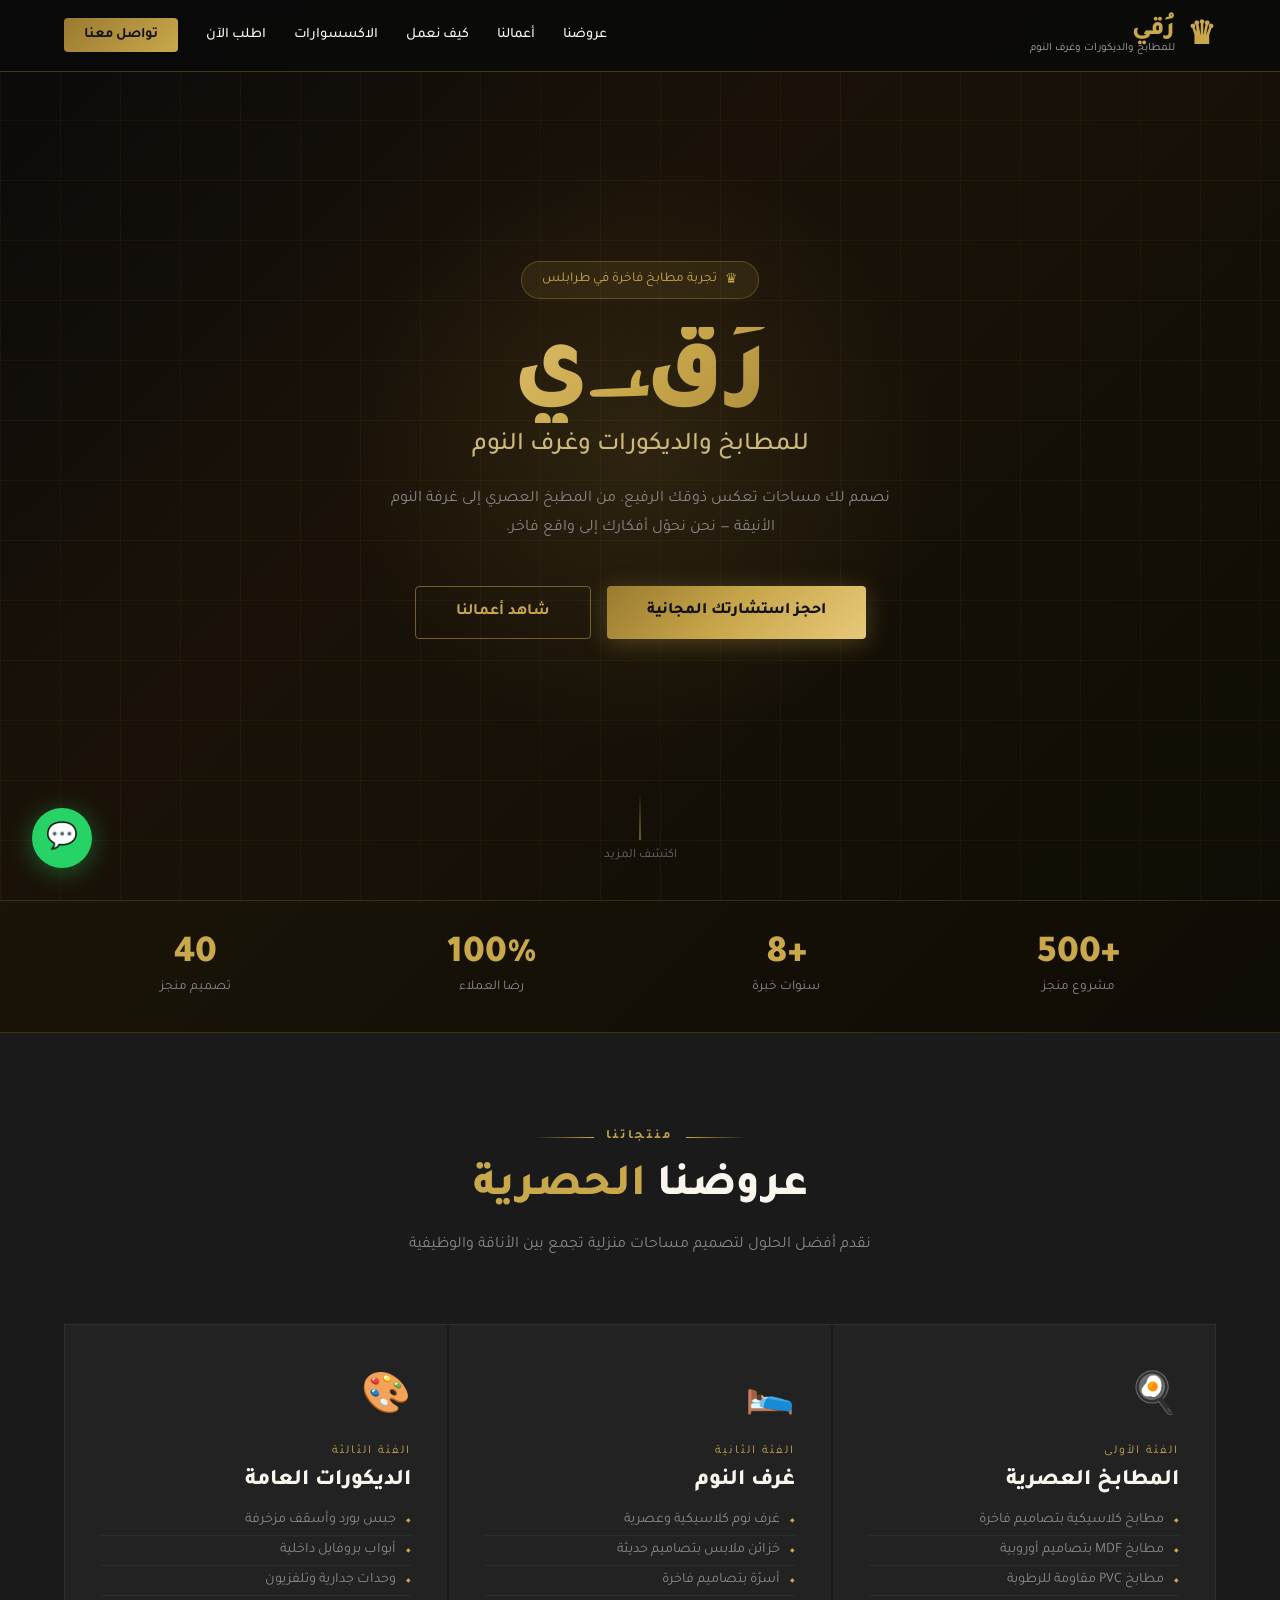
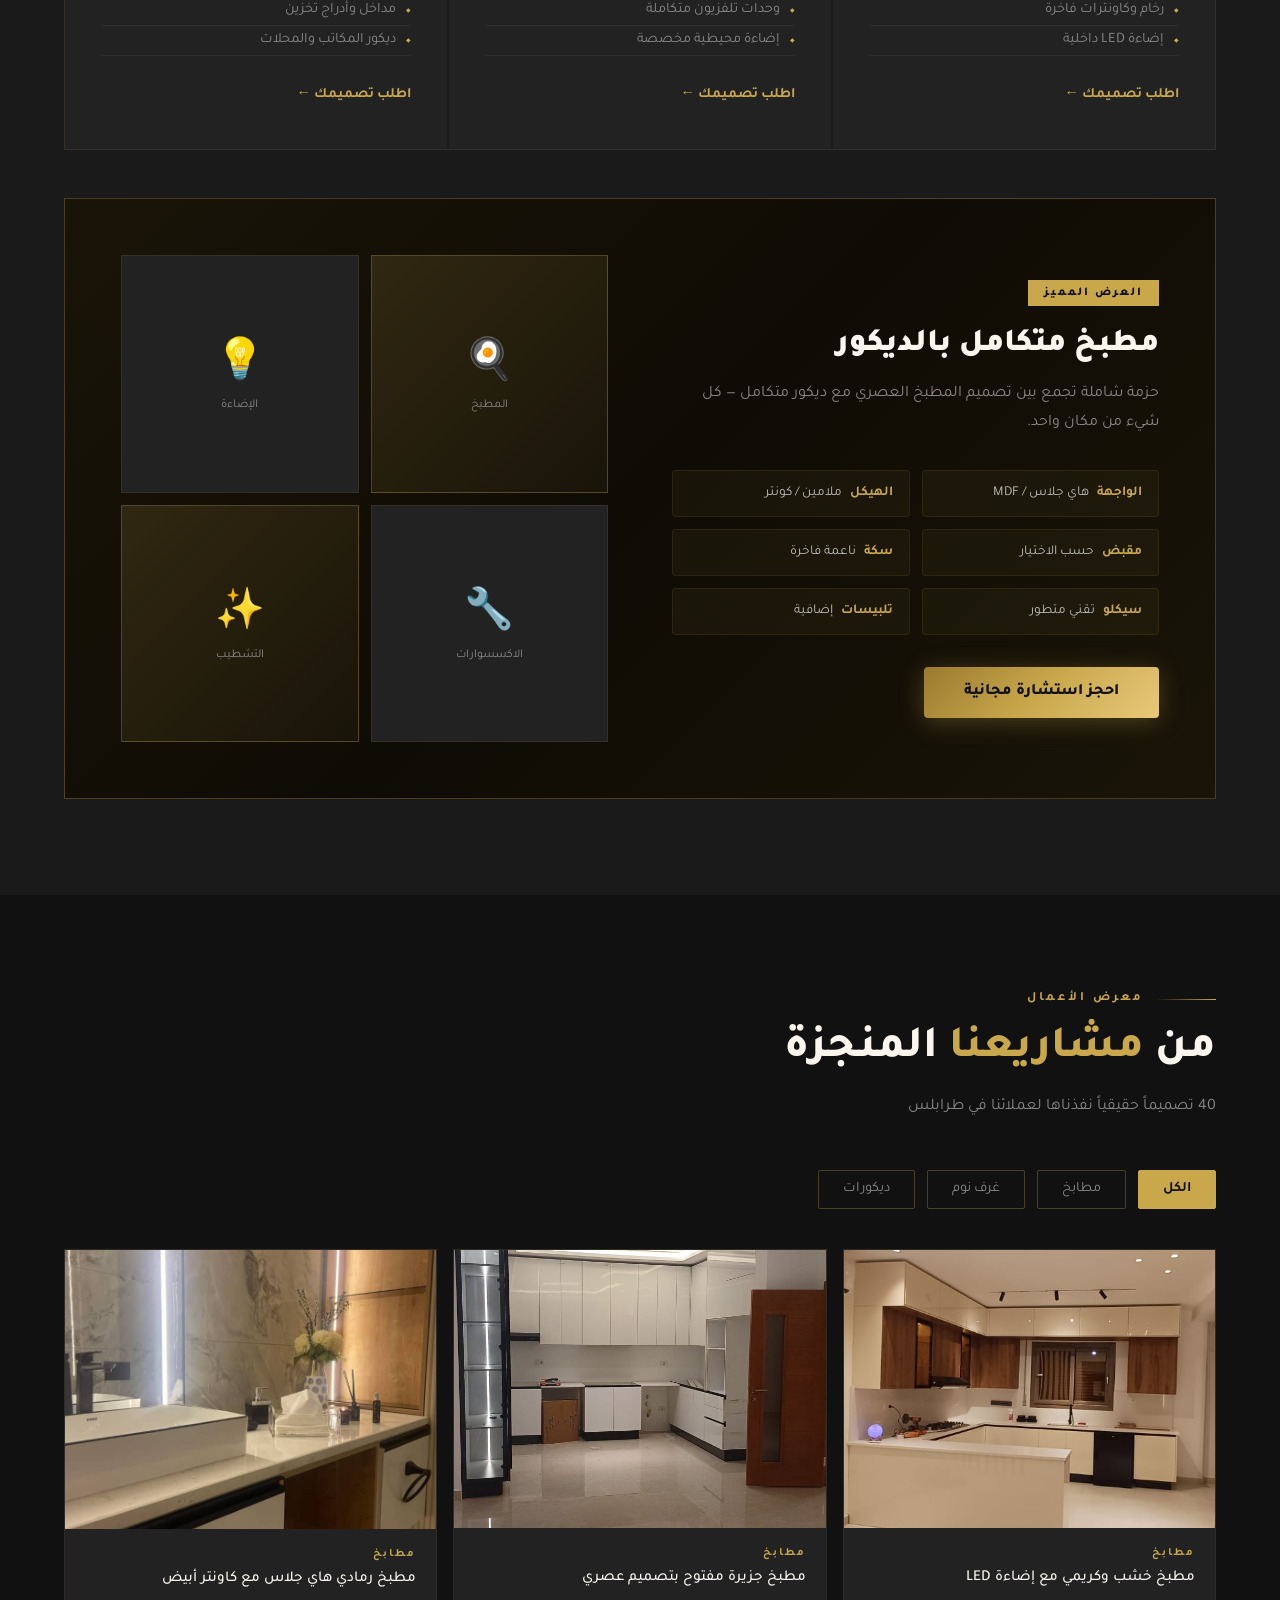
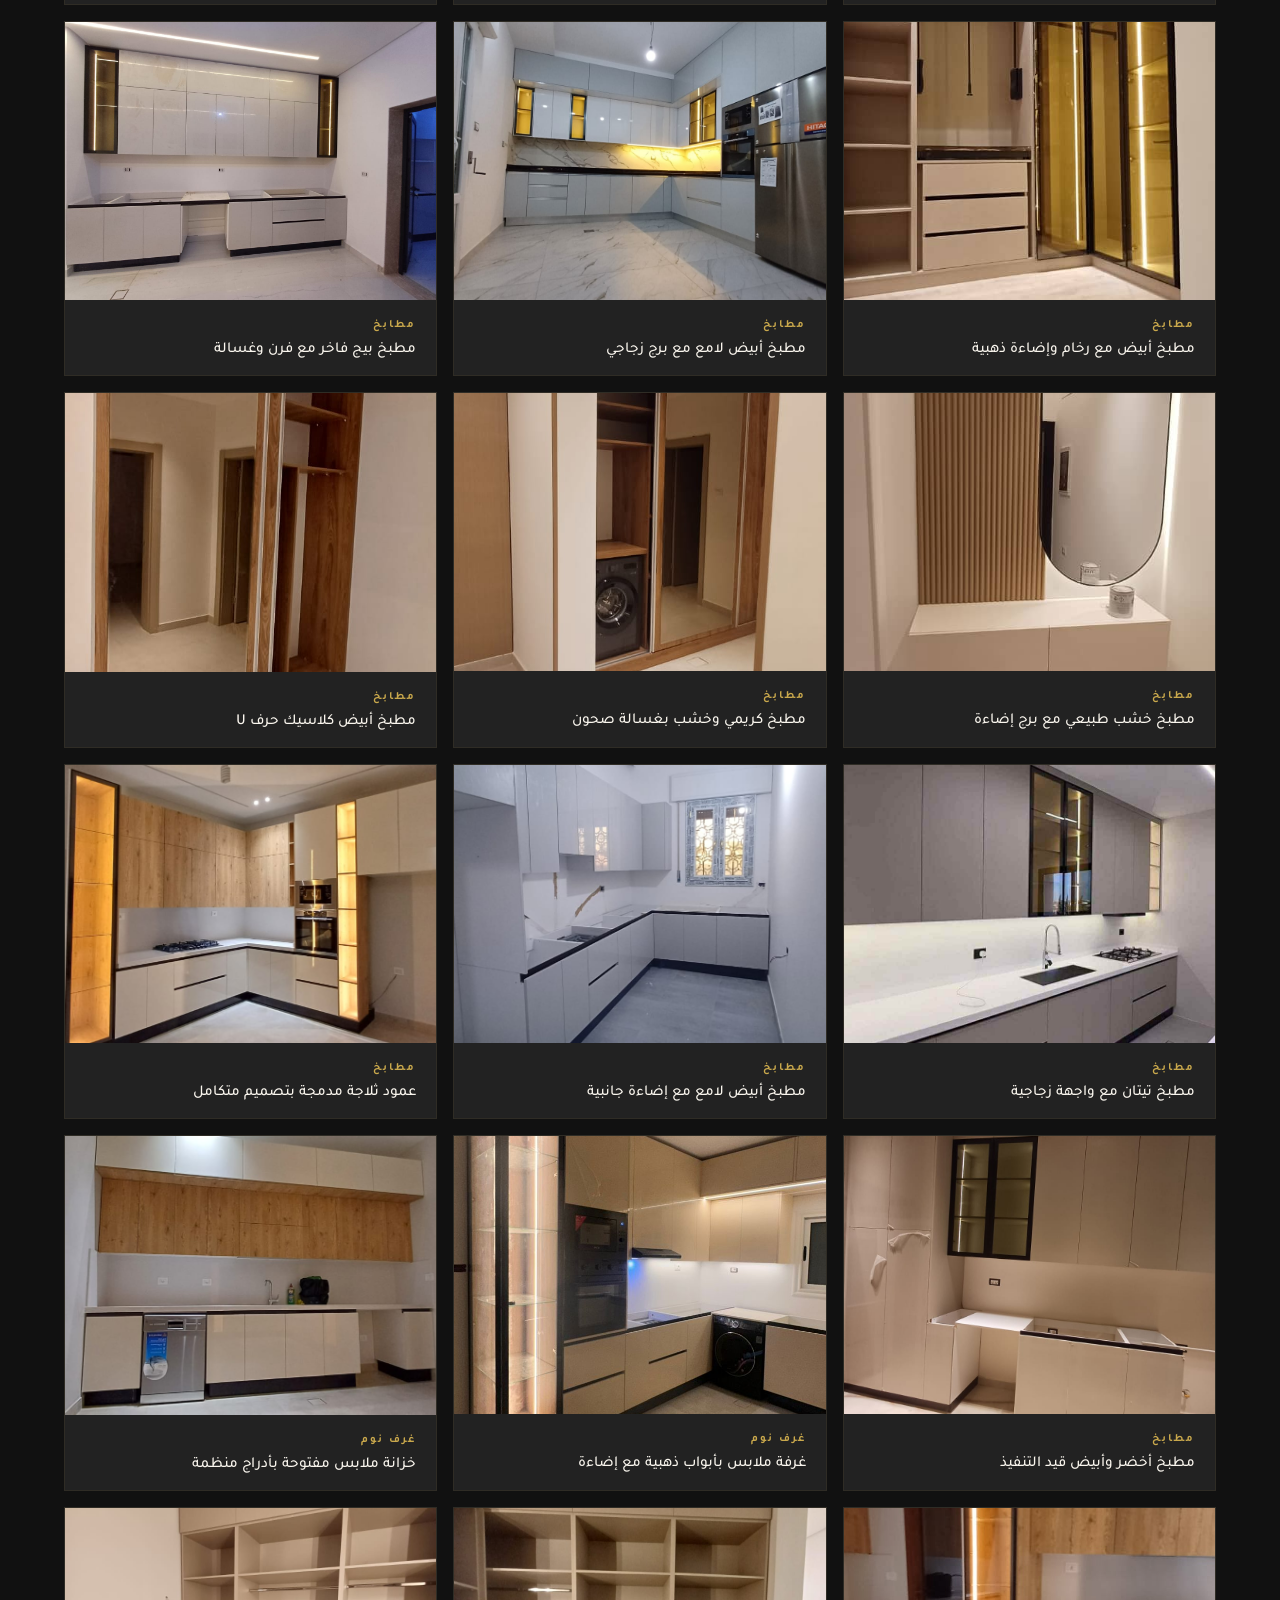
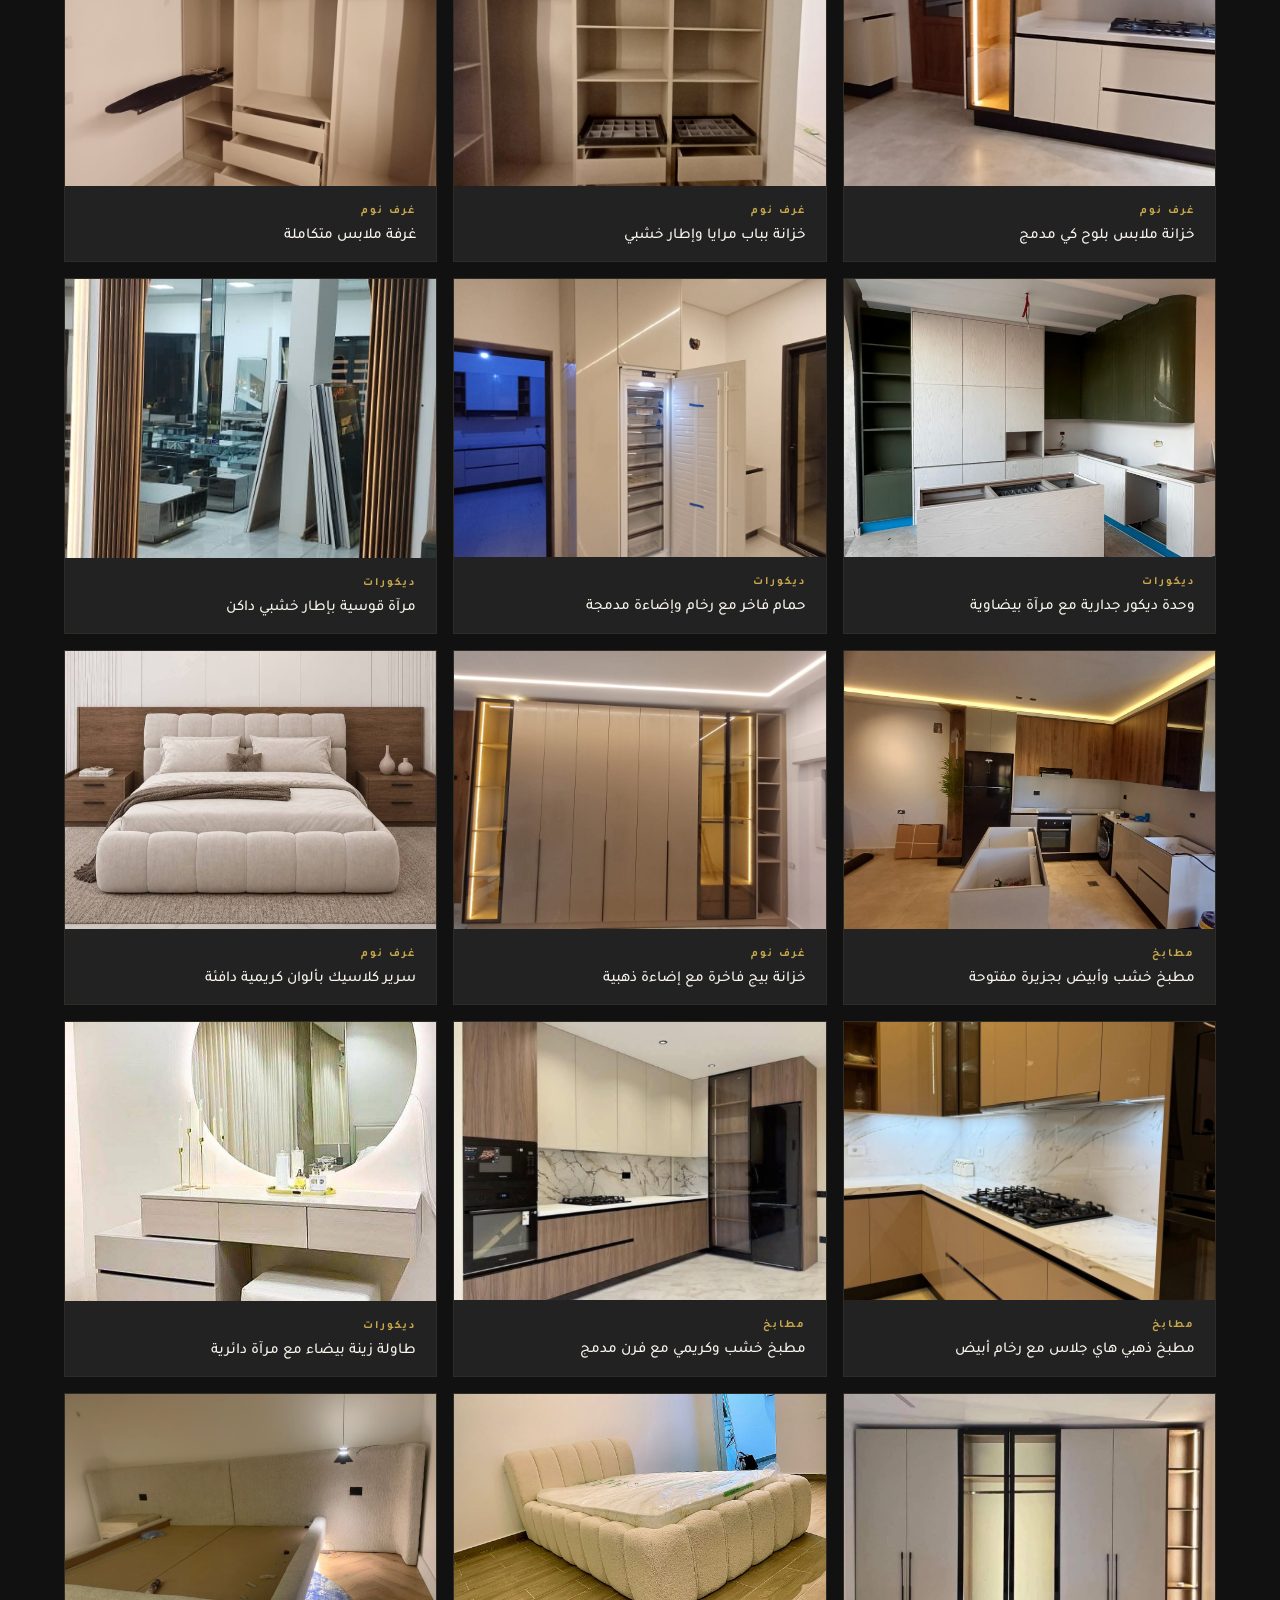
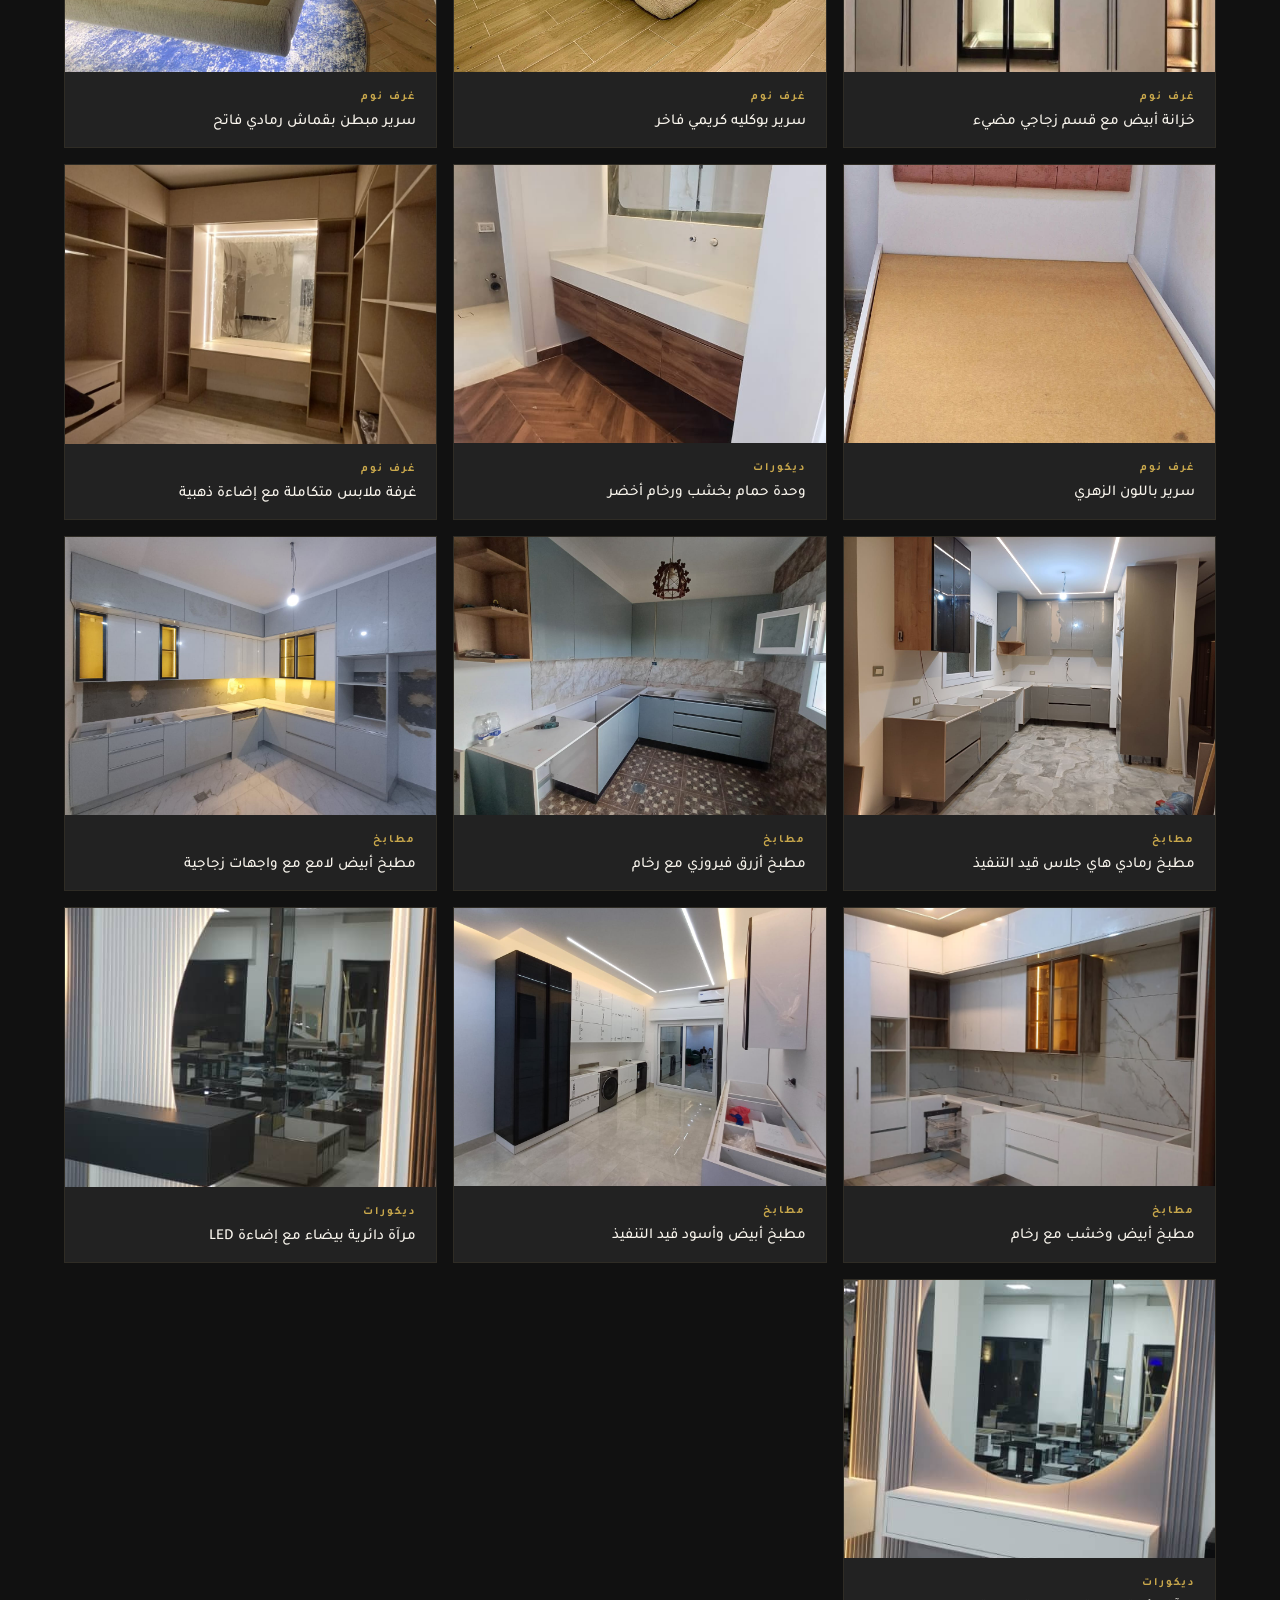
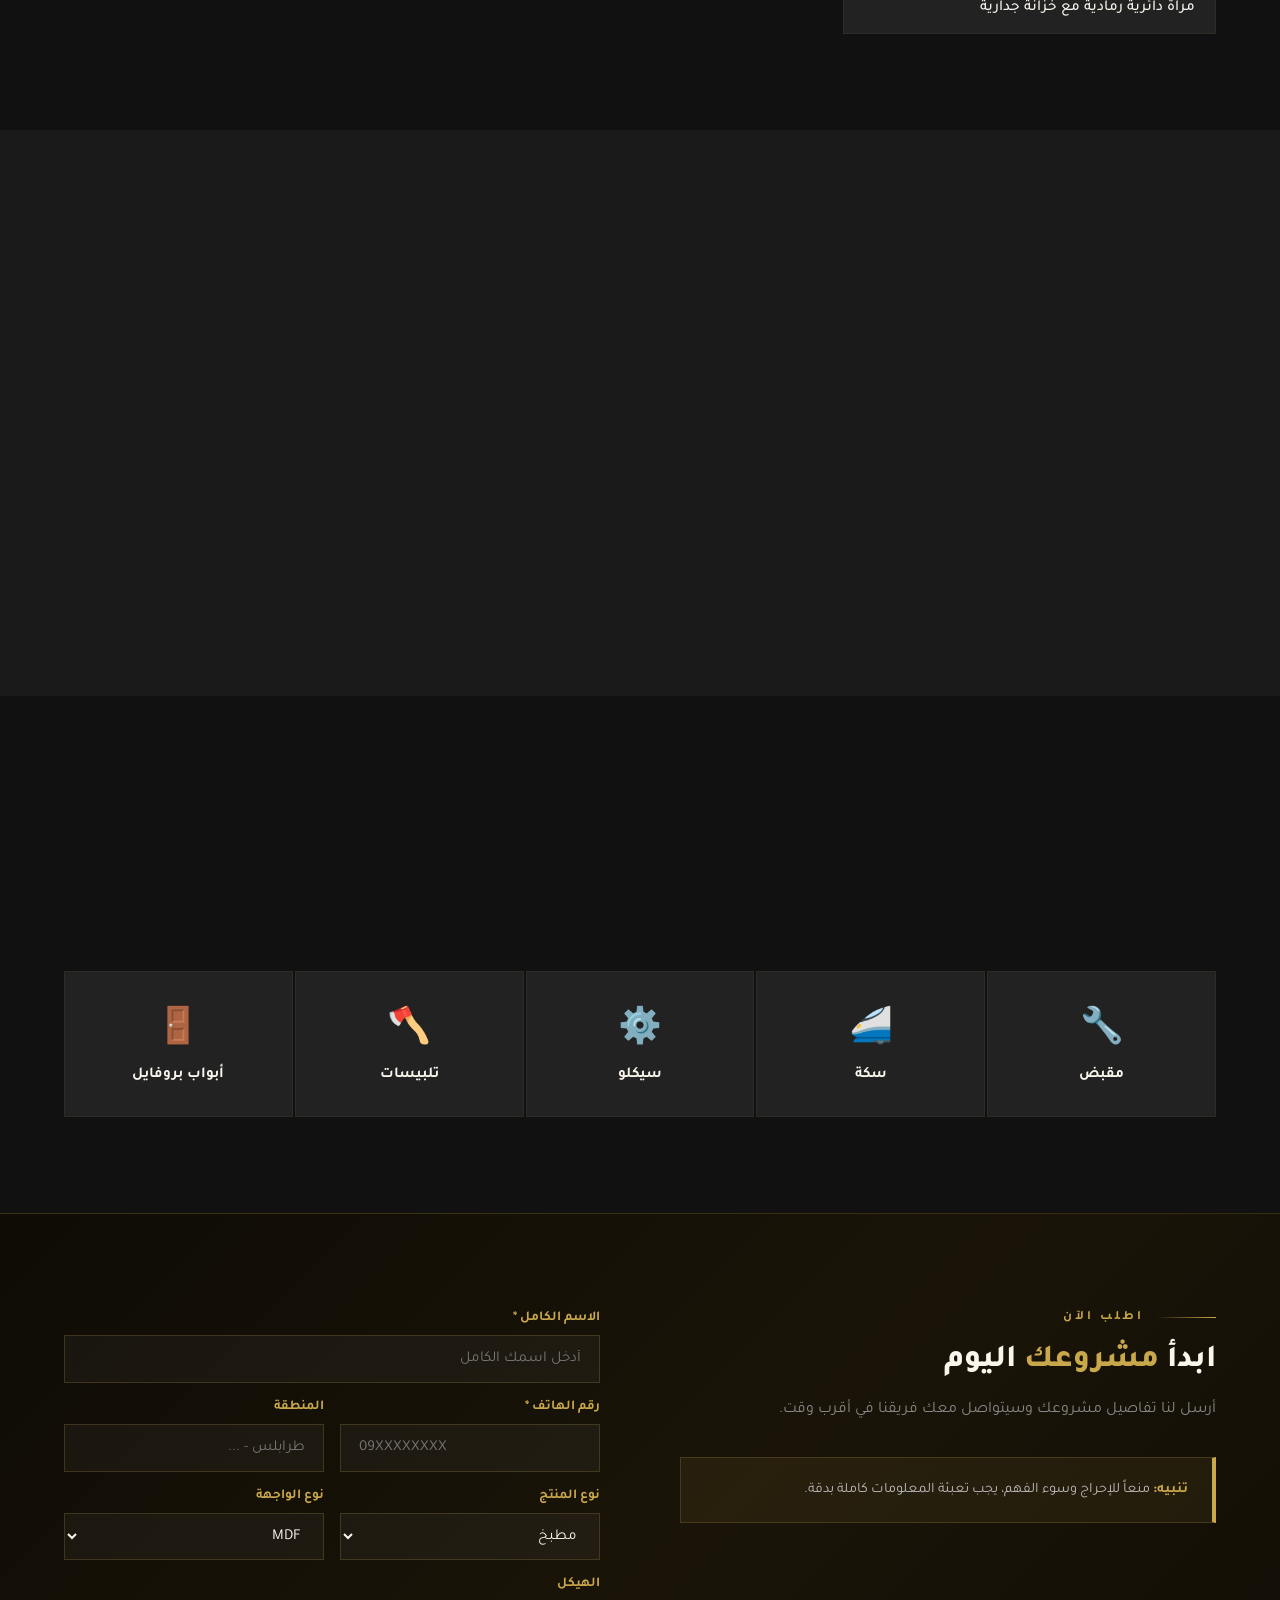
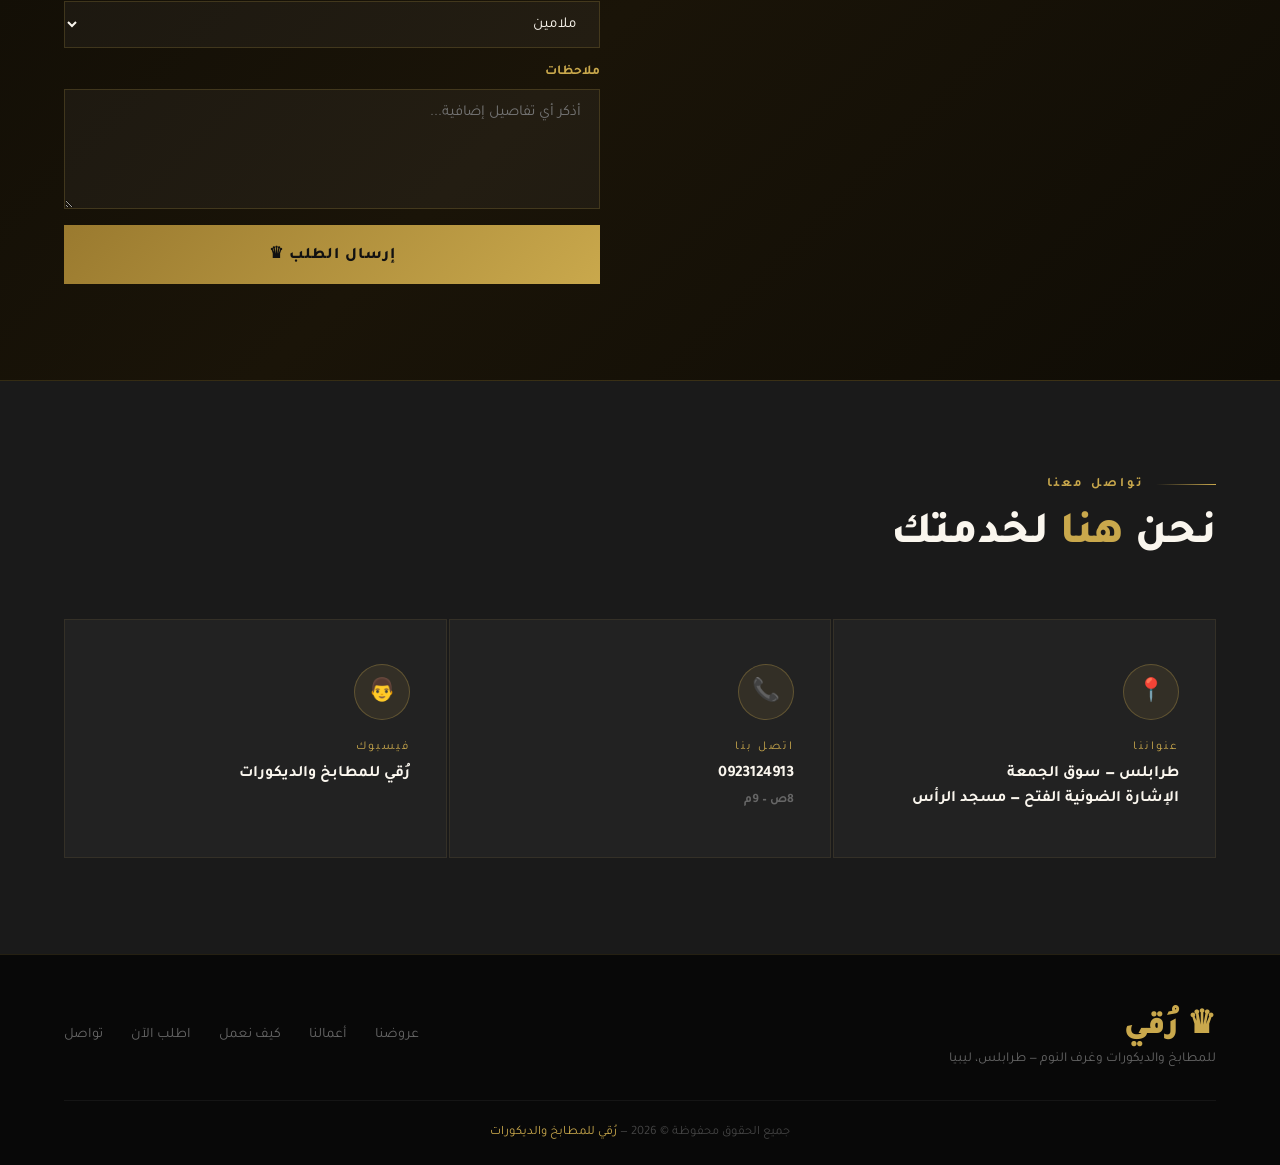
==== commit 622eb8bc: "Add files via upload" ====
--- a/index.html
+++ b/index.html
@@ -5,533 +5,17 @@
 <meta name="viewport" content="width=device-width, initial-scale=1.0">
 <title>رُقي - للمطابخ والديكورات وغرف النوم</title>
 <link href="https://fonts.googleapis.com/css2?family=Tajawal:wght@300;400;500;700;800;900&display=swap" rel="stylesheet">
-<style>
-  :root {
-    --gold: #C9A84C;
-    --gold-light: #E8C97A;
-    --gold-dark: #9A7A2F;
-    --dark: #111111;
-    --dark-2: #1A1A1A;
-    --dark-3: #222222;
-    --cream: #FAF6EE;
-    --cream-2: #F2EBD9;
-    --text-light: #F5F0E8;
-  }
-
-  * { margin: 0; padding: 0; box-sizing: border-box; }
-
-  body {
-    font-family: 'Tajawal', sans-serif;
-    background: var(--dark);
-    color: var(--text-light);
-    overflow-x: hidden;
-  }
-
-  /* ======= NAV ======= */
-  nav {
-    position: fixed; top: 0; width: 100%; z-index: 100;
-    background: rgba(10,10,10,0.92);
-    backdrop-filter: blur(12px);
-    border-bottom: 1px solid rgba(201,168,76,0.3);
-    padding: 0 5%;
-    display: flex; align-items: center; justify-content: space-between;
-    height: 72px;
-  }
-  .nav-logo {
-    display: flex; align-items: center; gap: 12px;
-  }
-  .nav-logo .crown {
-    font-size: 2rem; color: var(--gold);
-  }
-  .nav-logo span {
-    font-size: 1.6rem; font-weight: 800; color: var(--gold);
-    letter-spacing: 1px;
-  }
-  .nav-logo small {
-    font-size: 0.7rem; color: #aaa; display: block;
-    margin-top: -4px;
-  }
-  nav ul {
-    list-style: none; display: flex; gap: 36px;
-  }
-  nav ul li a {
-    color: var(--cream); text-decoration: none; font-size: 0.95rem;
-    font-weight: 500; transition: color 0.3s;
-    position: relative;
-  }
-  nav ul li a::after {
-    content: ''; position: absolute; bottom: -4px; right: 0;
-    width: 0; height: 2px; background: var(--gold);
-    transition: width 0.3s;
-  }
-  nav ul li a:hover { color: var(--gold); }
-  nav ul li a:hover::after { width: 100%; }
-  .nav-contact {
-    background: linear-gradient(135deg, var(--gold-dark), var(--gold));
-    color: var(--dark) !important; padding: 10px 24px;
-    border-radius: 4px; font-weight: 700 !important;
-  }
-  .nav-contact::after { display: none !important; }
-
-  /* ======= HERO ======= */
-  .hero {
-    height: 100vh; position: relative;
-    display: flex; align-items: center; justify-content: center;
-    overflow: hidden;
-  }
-  .hero-bg {
-    position: absolute; inset: 0;
-    background: linear-gradient(135deg, #0A0A0A 0%, #1a1208 40%, #0f0d05 100%);
-  }
-  .hero-grid {
-    position: absolute; inset: 0;
-    background-image:
-      linear-gradient(rgba(201,168,76,0.05) 1px, transparent 1px),
-      linear-gradient(90deg, rgba(201,168,76,0.05) 1px, transparent 1px);
-    background-size: 60px 60px;
-  }
-  .hero-glow {
-    position: absolute; top: 50%; left: 50%;
-    transform: translate(-50%, -50%);
-    width: 600px; height: 600px;
-    background: radial-gradient(circle, rgba(201,168,76,0.12) 0%, transparent 70%);
-    border-radius: 50%;
-  }
-  .hero-content {
-    position: relative; text-align: center; z-index: 2;
-    max-width: 800px; padding: 0 20px;
-  }
-  .hero-badge {
-    display: inline-flex; align-items: center; gap: 8px;
-    background: rgba(201,168,76,0.1); border: 1px solid rgba(201,168,76,0.3);
-    padding: 8px 20px; border-radius: 100px;
-    font-size: 0.85rem; color: var(--gold); margin-bottom: 28px;
-  }
-  .hero-badge span { font-size: 1rem; }
-  .hero-title {
-    font-size: clamp(3.5rem, 8vw, 6rem);
-    font-weight: 900; line-height: 1;
-    background: linear-gradient(135deg, var(--gold-light), var(--gold), var(--gold-dark));
-    -webkit-background-clip: text; -webkit-text-fill-color: transparent;
-    background-clip: text;
-    margin-bottom: 8px;
-  }
-  .hero-sub {
-    font-size: clamp(1.1rem, 2.5vw, 1.6rem);
-    color: #ccb97a; margin-bottom: 24px; font-weight: 500;
-  }
-  .hero-desc {
-    font-size: 1rem; color: #888; line-height: 1.8;
-    max-width: 520px; margin: 0 auto 44px;
-  }
-  .hero-cta {
-    display: flex; gap: 16px; justify-content: center; flex-wrap: wrap;
-  }
-  .btn-primary {
-    background: linear-gradient(135deg, var(--gold-dark), var(--gold), var(--gold-light));
-    color: var(--dark); padding: 16px 40px; border-radius: 4px;
-    font-weight: 800; font-size: 1rem; text-decoration: none;
-    transition: transform 0.3s, box-shadow 0.3s;
-    box-shadow: 0 4px 24px rgba(201,168,76,0.3);
-  }
-  .btn-primary:hover {
-    transform: translateY(-2px);
-    box-shadow: 0 8px 40px rgba(201,168,76,0.5);
-  }
-  .btn-secondary {
-    border: 1px solid rgba(201,168,76,0.5); color: var(--gold);
-    padding: 16px 40px; border-radius: 4px;
-    font-weight: 600; font-size: 1rem; text-decoration: none;
-    transition: all 0.3s;
-  }
-  .btn-secondary:hover {
-    background: rgba(201,168,76,0.1);
-    border-color: var(--gold);
-  }
-  .hero-scroll {
-    position: absolute; bottom: 36px; left: 50%; transform: translateX(-50%);
-    display: flex; flex-direction: column; align-items: center; gap: 8px;
-    color: #666; font-size: 0.8rem;
-  }
-  .scroll-line {
-    width: 1px; height: 48px;
-    background: linear-gradient(to bottom, transparent, var(--gold));
-    animation: scrollPulse 2s ease-in-out infinite;
-  }
-  @keyframes scrollPulse {
-    0%, 100% { opacity: 0.3; transform: scaleY(0.8); }
-    50% { opacity: 1; transform: scaleY(1); }
-  }
-
-  /* ======= STATS BAR ======= */
-  .stats-bar {
-    background: linear-gradient(135deg, #1a1408, #0f0c05);
-    border-top: 1px solid rgba(201,168,76,0.2);
-    border-bottom: 1px solid rgba(201,168,76,0.2);
-    padding: 36px 5%;
-    display: flex; justify-content: space-around; flex-wrap: wrap; gap: 24px;
-  }
-  .stat-item { text-align: center; }
-  .stat-num {
-    font-size: 2.4rem; font-weight: 900; color: var(--gold);
-    display: block; line-height: 1;
-  }
-  .stat-label { font-size: 0.85rem; color: #888; margin-top: 4px; }
-
-  /* ======= SECTIONS COMMON ======= */
-  section { padding: 96px 5%; }
-  .section-eyebrow {
-    display: flex; align-items: center; gap: 12px;
-    margin-bottom: 16px;
-  }
-  .eyebrow-line {
-    height: 1px; flex: 1; max-width: 60px;
-    background: linear-gradient(to right, transparent, var(--gold));
-  }
-  .eyebrow-line.left {
-    background: linear-gradient(to left, transparent, var(--gold));
-  }
-  .eyebrow-text {
-    font-size: 0.8rem; color: var(--gold); letter-spacing: 3px;
-    text-transform: uppercase; font-weight: 600;
-  }
-  .section-title {
-    font-size: clamp(1.8rem, 4vw, 2.8rem);
-    font-weight: 800; margin-bottom: 16px;
-    color: var(--cream);
-  }
-  .section-title span { color: var(--gold); }
-  .section-desc {
-    color: #888; font-size: 1rem; line-height: 1.8;
-    max-width: 560px;
-  }
-
-  /* ======= OFFERS / PRODUCTS ======= */
-  .offers-section { background: var(--dark-2); }
-  .offers-header { text-align: center; margin-bottom: 64px; }
-  .offers-header .section-eyebrow { justify-content: center; }
-  .offers-header .section-desc { margin: 0 auto; }
-
-  .offers-grid {
-    display: grid;
-    grid-template-columns: repeat(auto-fit, minmax(300px, 1fr));
-    gap: 2px;
-    border: 1px solid rgba(201,168,76,0.15);
-  }
-  .offer-card {
-    background: var(--dark-3); padding: 44px 36px;
-    position: relative; overflow: hidden;
-    transition: background 0.4s;
-    cursor: pointer;
-  }
-  .offer-card::before {
-    content: ''; position: absolute; top: 0; right: 0;
-    width: 3px; height: 0;
-    background: linear-gradient(to bottom, var(--gold-light), var(--gold-dark));
-    transition: height 0.5s;
-  }
-  .offer-card:hover { background: #1f1c14; }
-  .offer-card:hover::before { height: 100%; }
-  .offer-icon {
-    font-size: 2.5rem; margin-bottom: 20px; display: block;
-  }
-  .offer-label {
-    font-size: 0.75rem; color: var(--gold); letter-spacing: 2px;
-    text-transform: uppercase; margin-bottom: 10px;
-  }
-  .offer-name {
-    font-size: 1.4rem; font-weight: 800; color: var(--cream);
-    margin-bottom: 12px;
-  }
-  .offer-features {
-    list-style: none;
-  }
-  .offer-features li {
-    font-size: 0.9rem; color: #888; padding: 6px 0;
-    border-bottom: 1px solid rgba(255,255,255,0.05);
-    display: flex; align-items: center; gap: 10px;
-  }
-  .offer-features li::before {
-    content: '◆'; font-size: 0.4rem; color: var(--gold); flex-shrink: 0;
-  }
-  .offer-cta {
-    display: inline-flex; align-items: center; gap: 8px;
-    color: var(--gold); font-size: 0.9rem; font-weight: 600;
-    margin-top: 28px; text-decoration: none;
-    transition: gap 0.3s;
-  }
-  .offer-cta:hover { gap: 14px; }
-
-  /* ======= FEATURED OFFER ======= */
-  .featured-offer {
-    margin: 48px 0 0;
-    background: linear-gradient(135deg, #1a1408 0%, #0f0c05 50%, #1a1408 100%);
-    border: 1px solid rgba(201,168,76,0.3);
-    padding: 56px;
-    display: grid; grid-template-columns: 1fr 1fr; gap: 64px;
-    align-items: center;
-    position: relative; overflow: hidden;
-  }
-  .featured-offer::before {
-    content: 'رُقي';
-    position: absolute; font-size: 16rem; font-weight: 900;
-    color: rgba(201,168,76,0.03); right: -2%; bottom: -20%;
-    line-height: 1; pointer-events: none;
-  }
-  .featured-badge {
-    display: inline-block;
-    background: var(--gold); color: var(--dark);
-    font-size: 0.75rem; font-weight: 800; letter-spacing: 2px;
-    padding: 6px 16px; margin-bottom: 20px;
-  }
-  .featured-title {
-    font-size: 2rem; font-weight: 900; margin-bottom: 16px; color: var(--cream);
-  }
-  .featured-desc { color: #888; line-height: 1.8; margin-bottom: 32px; }
-  .features-list {
-    display: grid; grid-template-columns: 1fr 1fr; gap: 12px;
-  }
-  .feature-item {
-    background: rgba(201,168,76,0.05); border: 1px solid rgba(201,168,76,0.1);
-    padding: 14px 16px; border-radius: 4px;
-    font-size: 0.85rem; color: #bbb;
-    display: flex; align-items: center; gap: 8px;
-  }
-  .feature-item strong { color: var(--gold); }
-  .featured-visual {
-    display: grid; grid-template-columns: 1fr 1fr; gap: 12px;
-  }
-  .visual-block {
-    background: var(--dark-3); border: 1px solid rgba(201,168,76,0.1);
-    padding: 28px; text-align: center;
-    font-size: 2.5rem; aspect-ratio: 1;
-    display: flex; flex-direction: column; align-items: center; justify-content: center;
-    gap: 8px;
-  }
-  .visual-block small {
-    font-size: 0.75rem; color: #888; display: block;
-  }
-  .visual-block.highlight {
-    background: linear-gradient(135deg, rgba(201,168,76,0.15), rgba(201,168,76,0.05));
-    border-color: rgba(201,168,76,0.3);
-  }
-
-  /* ======= PROCESS ======= */
-  .process-section { background: var(--dark); }
-  .process-header { text-align: center; margin-bottom: 72px; }
-  .process-header .section-eyebrow { justify-content: center; }
-  .process-header .section-desc { margin: 0 auto; }
-  .process-steps {
-    display: grid; grid-template-columns: repeat(4, 1fr); gap: 0;
-    position: relative;
-  }
-  .process-steps::before {
-    content: ''; position: absolute; top: 36px; right: 12.5%; left: 12.5%;
-    height: 1px; background: linear-gradient(to left, transparent, var(--gold), transparent);
-  }
-  .process-step { text-align: center; padding: 0 24px; }
-  .step-num {
-    width: 72px; height: 72px; border-radius: 50%;
-    background: var(--dark-3); border: 1px solid rgba(201,168,76,0.3);
-    display: flex; align-items: center; justify-content: center;
-    margin: 0 auto 24px;
-    font-size: 0.75rem; color: var(--gold); letter-spacing: 2px; font-weight: 700;
-    position: relative; z-index: 1;
-  }
-  .step-icon { font-size: 1.5rem; }
-  .step-title {
-    font-size: 1rem; font-weight: 700; color: var(--cream); margin-bottom: 10px;
-  }
-  .step-desc { font-size: 0.85rem; color: #666; line-height: 1.7; }
-
-  /* ======= GALLERY ======= */
-  .gallery-section { background: var(--dark-2); }
-  .gallery-header { margin-bottom: 48px; }
-  .gallery-grid {
-    display: grid;
-    grid-template-columns: 2fr 1fr 1fr;
-    grid-template-rows: auto auto;
-    gap: 4px;
-  }
-  .gallery-item {
-    background: var(--dark-3); overflow: hidden;
-    position: relative; cursor: pointer;
-  }
-  .gallery-item:first-child {
-    grid-row: span 2;
-  }
-  .gallery-placeholder {
-    aspect-ratio: 4/3;
-    display: flex; flex-direction: column; align-items: center; justify-content: center;
-    gap: 12px; background: linear-gradient(135deg, #1a1408, #111);
-    font-size: 3rem;
-    transition: transform 0.5s;
-  }
-  .gallery-item:first-child .gallery-placeholder {
-    aspect-ratio: auto; height: 100%;
-    min-height: 400px;
-  }
-  .gallery-item:hover .gallery-placeholder { transform: scale(1.05); }
-  .gallery-label {
-    position: absolute; bottom: 0; right: 0; left: 0;
-    padding: 20px; background: linear-gradient(to top, rgba(0,0,0,0.8), transparent);
-    font-size: 0.9rem; font-weight: 600; color: var(--cream);
-  }
-  .gallery-label small { display: block; font-size: 0.75rem; color: var(--gold); }
-
-  /* ======= ACCESSORIES ======= */
-  .accessories-section { background: var(--dark); }
-  .acc-grid {
-    display: grid; grid-template-columns: repeat(5, 1fr); gap: 2px;
-    margin-top: 48px;
-  }
-  .acc-card {
-    background: var(--dark-3); padding: 32px 20px;
-    text-align: center; border: 1px solid rgba(201,168,76,0.08);
-    transition: all 0.3s;
-  }
-  .acc-card:hover {
-    background: linear-gradient(135deg, #1a1408, #111);
-    border-color: rgba(201,168,76,0.3);
-  }
-  .acc-icon { font-size: 2.2rem; margin-bottom: 12px; display: block; }
-  .acc-name { font-size: 0.95rem; font-weight: 700; color: var(--cream); }
-
-  /* ======= ORDER FORM ======= */
-  .order-section {
-    background: linear-gradient(135deg, #0f0c05, #1a1408, #0f0c05);
-    border-top: 1px solid rgba(201,168,76,0.2);
-    border-bottom: 1px solid rgba(201,168,76,0.2);
-  }
-  .order-grid {
-    display: grid; grid-template-columns: 1fr 1fr; gap: 80px; align-items: start;
-  }
-  .order-info h2 { font-size: 2rem; margin-bottom: 16px; }
-  .order-info p { color: #888; margin-bottom: 32px; line-height: 1.8; }
-  .order-notice {
-    background: rgba(201,168,76,0.08); border: 1px solid rgba(201,168,76,0.2);
-    border-right: 4px solid var(--gold);
-    padding: 20px 24px; font-size: 0.9rem; color: #bbb; line-height: 1.7;
-  }
-  .order-notice strong { color: var(--gold); }
-  .order-form { display: flex; flex-direction: column; gap: 16px; }
-  .form-group { display: flex; flex-direction: column; gap: 8px; }
-  .form-group label { font-size: 0.85rem; color: var(--gold); font-weight: 600; }
-  .form-group input, .form-group select, .form-group textarea {
-    background: rgba(255,255,255,0.04); border: 1px solid rgba(201,168,76,0.2);
-    color: var(--cream); padding: 14px 18px; font-family: 'Tajawal', sans-serif;
-    font-size: 0.95rem; width: 100%; outline: none;
-    transition: border-color 0.3s;
-  }
-  .form-group input:focus, .form-group select:focus, .form-group textarea:focus {
-    border-color: var(--gold);
-    background: rgba(201,168,76,0.05);
-  }
-  .form-group select option { background: var(--dark-3); }
-  .form-group textarea { min-height: 120px; resize: vertical; }
-  .form-row { display: grid; grid-template-columns: 1fr 1fr; gap: 16px; }
-  .btn-submit {
-    background: linear-gradient(135deg, var(--gold-dark), var(--gold));
-    color: var(--dark); padding: 18px; border: none; cursor: pointer;
-    font-family: 'Tajawal', sans-serif; font-size: 1rem; font-weight: 800;
-    width: 100%; transition: all 0.3s; letter-spacing: 1px;
-  }
-  .btn-submit:hover {
-    box-shadow: 0 8px 32px rgba(201,168,76,0.4); transform: translateY(-1px);
-  }
-
-  /* ======= CONTACT ======= */
-  .contact-section { background: var(--dark-2); }
-  .contact-grid {
-    display: grid; grid-template-columns: repeat(3, 1fr); gap: 2px;
-    margin-top: 56px;
-  }
-  .contact-card {
-    background: var(--dark-3); padding: 44px 36px;
-    border: 1px solid rgba(201,168,76,0.1);
-    transition: border-color 0.3s;
-  }
-  .contact-card:hover { border-color: rgba(201,168,76,0.4); }
-  .contact-icon {
-    width: 56px; height: 56px; border-radius: 50%;
-    background: rgba(201,168,76,0.1); border: 1px solid rgba(201,168,76,0.3);
-    display: flex; align-items: center; justify-content: center;
-    font-size: 1.4rem; margin-bottom: 20px;
-  }
-  .contact-label { font-size: 0.75rem; color: var(--gold); letter-spacing: 2px; margin-bottom: 8px; }
-  .contact-value { font-size: 1rem; font-weight: 600; color: var(--cream); line-height: 1.6; }
-  .contact-value a { color: var(--cream); text-decoration: none; }
-
-  /* ======= FOOTER ======= */
-  footer {
-    background: #080808; padding: 48px 5% 24px;
-    border-top: 1px solid rgba(201,168,76,0.15);
-  }
-  .footer-inner {
-    display: flex; justify-content: space-between; align-items: center;
-    flex-wrap: wrap; gap: 24px; margin-bottom: 32px;
-  }
-  .footer-brand .logo-text {
-    font-size: 2rem; font-weight: 900; color: var(--gold);
-  }
-  .footer-brand p { font-size: 0.85rem; color: #666; margin-top: 4px; }
-  .footer-links { display: flex; gap: 28px; flex-wrap: wrap; }
-  .footer-links a { color: #666; text-decoration: none; font-size: 0.9rem; transition: color 0.3s; }
-  .footer-links a:hover { color: var(--gold); }
-  .footer-bottom {
-    border-top: 1px solid rgba(255,255,255,0.05); padding-top: 24px;
-    text-align: center; font-size: 0.8rem; color: #444;
-  }
-  .footer-bottom span { color: var(--gold); }
-
-  /* ======= WHATSAPP ======= */
-  .whatsapp-btn {
-    position: fixed; bottom: 32px; left: 32px; z-index: 200;
-    width: 60px; height: 60px; border-radius: 50%;
-    background: #25D366; display: flex; align-items: center; justify-content: center;
-    font-size: 1.6rem; text-decoration: none;
-    box-shadow: 0 4px 24px rgba(37,211,102,0.4);
-    transition: transform 0.3s, box-shadow 0.3s;
-    animation: pulse 3s ease-in-out infinite;
-  }
-  @keyframes pulse {
-    0%, 100% { box-shadow: 0 4px 24px rgba(37,211,102,0.4); }
-    50% { box-shadow: 0 4px 40px rgba(37,211,102,0.7); }
-  }
-  .whatsapp-btn:hover { transform: scale(1.1); }
-
-  /* ======= SCROLL REVEAL ======= */
-  .reveal { opacity: 0; transform: translateY(32px); transition: all 0.7s ease; }
-  .reveal.visible { opacity: 1; transform: translateY(0); }
-
-  @media (max-width: 768px) {
-    nav ul { display: none; }
-    .process-steps { grid-template-columns: 1fr 1fr; }
-    .process-steps::before { display: none; }
-    .featured-offer { grid-template-columns: 1fr; padding: 36px 24px; gap: 36px; }
-    .order-grid { grid-template-columns: 1fr; gap: 48px; }
-    .gallery-grid { grid-template-columns: 1fr 1fr; }
-    .gallery-item:first-child { grid-row: span 1; grid-column: span 2; }
-    .acc-grid { grid-template-columns: repeat(3, 1fr); }
-    .contact-grid { grid-template-columns: 1fr; }
-    .features-list { grid-template-columns: 1fr; }
-    .form-row { grid-template-columns: 1fr; }
-  }
-</style>
+<link rel="stylesheet" href="style.css">
 </head>
 <body>
-
-<!-- NAV -->
 <nav>
   <div class="nav-logo">
-    <span class="crown">♛</span>
-    <div>
-      <span>رُقي</span>
-      <small>للمطابخ والديكورات وغرف النوم</small>
-    </div>
+    <span class="crown">&#9819;</span>
+    <div><span>رُقي</span><small>للمطابخ والديكورات وغرف النوم</small></div>
   </div>
   <ul>
     <li><a href="#offers">عروضنا</a></li>
+    <li><a href="#gallery">أعمالنا</a></li>
     <li><a href="#process">كيف نعمل</a></li>
     <li><a href="#accessories">الاكسسوارات</a></li>
     <li><a href="#order">اطلب الآن</a></li>
@@ -539,66 +23,41 @@
   </ul>
 </nav>
 
-<!-- HERO -->
 <section class="hero">
-  <div class="hero-bg"></div>
-  <div class="hero-grid"></div>
-  <div class="hero-glow"></div>
+  <div class="hero-bg"></div><div class="hero-grid"></div><div class="hero-glow"></div>
   <div class="hero-content">
-    <div class="hero-badge"><span>♛</span> تجربة مطابخ فاخرة في طرابلس</div>
-    <h1 class="hero-title">رُقـي</h1>
+    <div class="hero-badge"><span>&#9819;</span> تجربة مطابخ فاخرة في طرابلس</div>
+    <h1 class="hero-title">رُق؀ي</h1>
     <p class="hero-sub">للمطابخ والديكورات وغرف النوم</p>
     <p class="hero-desc">نصمم لك مساحات تعكس ذوقك الرفيع. من المطبخ العصري إلى غرفة النوم الأنيقة — نحن نحوّل أفكارك إلى واقع فاخر.</p>
     <div class="hero-cta">
       <a href="#order" class="btn-primary">احجز استشارتك المجانية</a>
-      <a href="#offers" class="btn-secondary">تصفح عروضنا</a>
-    </div>
-  </div>
-  <div class="hero-scroll">
-    <div class="scroll-line"></div>
-    <span>اكتشف المزيد</span>
-  </div>
+      <a href="#gallery" class="btn-secondary">شاهد أعمالنا</a>
+    </div>
+  </div>
+  <div class="hero-scroll"><div class="scroll-line"></div><span>اكتشف المزيد</span></div>
 </section>
 
-<!-- STATS -->
 <div class="stats-bar reveal">
-  <div class="stat-item">
-    <span class="stat-num">+500</span>
-    <div class="stat-label">مشروع منجز</div>
-  </div>
-  <div class="stat-item">
-    <span class="stat-num">+8</span>
-    <div class="stat-label">سنوات خبرة</div>
-  </div>
-  <div class="stat-item">
-    <span class="stat-num">100%</span>
-    <div class="stat-label">رضا العملاء</div>
-  </div>
-  <div class="stat-item">
-    <span class="stat-num">3</span>
-    <div class="stat-label">فئات منتجات</div>
-  </div>
+  <div class="stat-item"><span class="stat-num">+500</span><div class="stat-label">مشروع منجز</div></div>
+  <div class="stat-item"><span class="stat-num">+8</span><div class="stat-label">سنوات خبرة</div></div>
+  <div class="stat-item"><span class="stat-num">100%</span><div class="stat-label">رضا العملاء</div></div>
+  <div class="stat-item"><span class="stat-num">40</span><div class="stat-label">تصميم منجز</div></div>
 </div>
 
-<!-- OFFERS -->
 <section class="offers-section" id="offers">
   <div class="offers-header reveal">
-    <div class="section-eyebrow">
-      <div class="eyebrow-line left"></div>
-      <span class="eyebrow-text">منتجاتنا</span>
-      <div class="eyebrow-line"></div>
-    </div>
+    <div class="section-eyebrow"><div class="eyebrow-line left"></div><span class="eyebrow-text">منتجاتنا</span><div class="eyebrow-line"></div></div>
     <h2 class="section-title">عروضنا <span>الحصرية</span></h2>
     <p class="section-desc">نقدم أفضل الحلول لتصميم مساحات منزلية تجمع بين الأناقة والوظيفية</p>
   </div>
-
   <div class="offers-grid reveal">
     <div class="offer-card">
-      <span class="offer-icon">🍳</span>
+      <span class="offer-icon">&#127859;</span>
       <div class="offer-label">الفئة الأولى</div>
       <h3 class="offer-name">المطابخ العصرية</h3>
       <ul class="offer-features">
-        <li>مطابخ ألمنيوم بمقاسات مخصصة</li>
+        <li>مطابخ كلاسيكية بتصاميم فاخرة</li>
         <li>مطابخ MDF بتصاميم أوروبية</li>
         <li>مطابخ PVC مقاومة للرطوبة</li>
         <li>رخام وكاونترات فاخرة</li>
@@ -607,7 +66,7 @@
       <a href="#order" class="offer-cta">اطلب تصميمك ←</a>
     </div>
     <div class="offer-card">
-      <span class="offer-icon">🛏️</span>
+      <span class="offer-icon">&#128716;</span>
       <div class="offer-label">الفئة الثانية</div>
       <h3 class="offer-name">غرف النوم</h3>
       <ul class="offer-features">
@@ -620,7 +79,7 @@
       <a href="#order" class="offer-cta">اطلب تصميمك ←</a>
     </div>
     <div class="offer-card">
-      <span class="offer-icon">🎨</span>
+      <span class="offer-icon">&#127912;</span>
       <div class="offer-label">الفئة الثالثة</div>
       <h3 class="offer-name">الديكورات العامة</h3>
       <ul class="offer-features">
@@ -633,16 +92,14 @@
       <a href="#order" class="offer-cta">اطلب تصميمك ←</a>
     </div>
   </div>
-
-  <!-- FEATURED -->
   <div class="featured-offer reveal">
     <div>
       <div class="featured-badge">العرض المميز</div>
       <h3 class="featured-title">مطبخ متكامل بالديكور</h3>
-      <p class="featured-desc">حزمة شاملة تجمع بين تصميم المطبخ العصري مع ديكور متكامل للمساحة، تشمل الإضاءة والاكسسوارات والتشطيبات النهائية — كل شيء من مكان واحد.</p>
+      <p class="featured-desc">حزمة شاملة تجمع بين تصميم المطبخ العصري مع ديكور متكامل — كل شيء من مكان واحد.</p>
       <div class="features-list">
-        <div class="feature-item"><strong>الواجهة</strong> ألمنيوم / MDF</div>
-        <div class="feature-item"><strong>الهيكل</strong> خشب مقاوم</div>
+        <div class="feature-item"><strong>الواجهة</strong> هاي جلاس / MDF</div>
+        <div class="feature-item"><strong>الهيكل</strong> ملامين / كونتر</div>
         <div class="feature-item"><strong>مقبض</strong> حسب الاختيار</div>
         <div class="feature-item"><strong>سكة</strong> ناعمة فاخرة</div>
         <div class="feature-item"><strong>سيكلو</strong> تقني متطور</div>
@@ -651,282 +108,515 @@
       <a href="#order" class="btn-primary" style="display:inline-block;margin-top:32px">احجز استشارة مجانية</a>
     </div>
     <div class="featured-visual">
-      <div class="visual-block highlight">🍳<small>المطبخ</small></div>
-      <div class="visual-block">💡<small>الإضاءة</small></div>
-      <div class="visual-block">🔩<small>الاكسسوارات</small></div>
-      <div class="visual-block highlight">✨<small>التشطيب</small></div>
+      <div class="visual-block highlight">&#127859;<small>المطبخ</small></div>
+      <div class="visual-block">&#128161;<small>الإضاءة</small></div>
+      <div class="visual-block">&#128295;<small>الاكسسوارات</small></div>
+      <div class="visual-block highlight">&#10024;<small>التشطيب</small></div>
     </div>
   </div>
 </section>
 
-<!-- PROCESS -->
+<section class="gallery-section" id="gallery">
+  <div class="gallery-header reveal">
+    <div class="section-eyebrow"><div class="eyebrow-line"></div><span class="eyebrow-text">معرض الأعمال</span></div>
+    <h2 class="section-title">من <span>مشاريعنا</span> المنجزة</h2>
+    <p class="section-desc">40 تصميماً حقيقياً نفذناها لعملائنا في طرابلس</p>
+  </div>
+  <div class="gallery-filters reveal">
+    <button class="filter-btn active" onclick="filterGallery('all',this)">الكل</button>
+    <button class="filter-btn" onclick="filterGallery('مطابخ',this)">مطابخ</button>
+    <button class="filter-btn" onclick="filterGallery('غرف نوم',this)">غرف نوم</button>
+    <button class="filter-btn" onclick="filterGallery('ديكورات',this)">ديكورات</button>
+  </div>
+  <div class="gallery-grid reveal" id="galleryGrid">
+        <div class="g-card" data-cat="مطابخ">
+          <div class="g-img-wrap">
+            <img src="images/7.jpeg" alt="مطبخ خشب وكريمي مع إضاءة LED" loading="lazy" onclick="openLightbox(this.src,'مطبخ خشب وكريمي مع إضاءة LED')">
+            <div class="g-overlay"><span class="g-zoom">&#128269;</span></div>
+          </div>
+          <div class="g-info">
+            <span class="g-cat">مطابخ</span>
+            <p class="g-title">مطبخ خشب وكريمي مع إضاءة LED</p>
+          </div>
+        </div>
+        <div class="g-card" data-cat="مطابخ">
+          <div class="g-img-wrap">
+            <img src="images/2.jpeg" alt="مطبخ جزيرة مفتوح بتصميم عصري" loading="lazy" onclick="openLightbox(this.src,'مطبخ جزيرة مفتوح بتصميم عصري')">
+            <div class="g-overlay"><span class="g-zoom">&#128269;</span></div>
+          </div>
+          <div class="g-info">
+            <span class="g-cat">مطابخ</span>
+            <p class="g-title">مطبخ جزيرة مفتوح بتصميم عصري</p>
+          </div>
+        </div>
+        <div class="g-card" data-cat="مطابخ">
+          <div class="g-img-wrap">
+            <img src="images/5.jpeg" alt="مطبخ رمادي هاي جلاس مع كاونتر أبيض" loading="lazy" onclick="openLightbox(this.src,'مطبخ رمادي هاي جلاس مع كاونتر أبيض')">
+            <div class="g-overlay"><span class="g-zoom">&#128269;</span></div>
+          </div>
+          <div class="g-info">
+            <span class="g-cat">مطابخ</span>
+            <p class="g-title">مطبخ رمادي هاي جلاس مع كاونتر أبيض</p>
+          </div>
+        </div>
+        <div class="g-card" data-cat="مطابخ">
+          <div class="g-img-wrap">
+            <img src="images/10.jpeg" alt="مطبخ أبيض مع رخام وإضاءة ذهبية" loading="lazy" onclick="openLightbox(this.src,'مطبخ أبيض مع رخام وإضاءة ذهبية')">
+            <div class="g-overlay"><span class="g-zoom">&#128269;</span></div>
+          </div>
+          <div class="g-info">
+            <span class="g-cat">مطابخ</span>
+            <p class="g-title">مطبخ أبيض مع رخام وإضاءة ذهبية</p>
+          </div>
+        </div>
+        <div class="g-card" data-cat="مطابخ">
+          <div class="g-img-wrap">
+            <img src="images/16.jpeg" alt="مطبخ أبيض لامع مع برج زجاجي" loading="lazy" onclick="openLightbox(this.src,'مطبخ أبيض لامع مع برج زجاجي')">
+            <div class="g-overlay"><span class="g-zoom">&#128269;</span></div>
+          </div>
+          <div class="g-info">
+            <span class="g-cat">مطابخ</span>
+            <p class="g-title">مطبخ أبيض لامع مع برج زجاجي</p>
+          </div>
+        </div>
+        <div class="g-card" data-cat="مطابخ">
+          <div class="g-img-wrap">
+            <img src="images/18.jpeg" alt="مطبخ بيج فاخر مع فرن وغسالة" loading="lazy" onclick="openLightbox(this.src,'مطبخ بيج فاخر مع فرن وغسالة')">
+            <div class="g-overlay"><span class="g-zoom">&#128269;</span></div>
+          </div>
+          <div class="g-info">
+            <span class="g-cat">مطابخ</span>
+            <p class="g-title">مطبخ بيج فاخر مع فرن وغسالة</p>
+          </div>
+        </div>
+        <div class="g-card" data-cat="مطابخ">
+          <div class="g-img-wrap">
+            <img src="images/9.jpeg" alt="مطبخ خشب طبيعي مع برج إضاءة" loading="lazy" onclick="openLightbox(this.src,'مطبخ خشب طبيعي مع برج إضاءة')">
+            <div class="g-overlay"><span class="g-zoom">&#128269;</span></div>
+          </div>
+          <div class="g-info">
+            <span class="g-cat">مطابخ</span>
+            <p class="g-title">مطبخ خشب طبيعي مع برج إضاءة</p>
+          </div>
+        </div>
+        <div class="g-card" data-cat="مطابخ">
+          <div class="g-img-wrap">
+            <img src="images/8.jpeg" alt="مطبخ كريمي وخشب بغسالة صحون" loading="lazy" onclick="openLightbox(this.src,'مطبخ كريمي وخشب بغسالة صحون')">
+            <div class="g-overlay"><span class="g-zoom">&#128269;</span></div>
+          </div>
+          <div class="g-info">
+            <span class="g-cat">مطابخ</span>
+            <p class="g-title">مطبخ كريمي وخشب بغسالة صحون</p>
+          </div>
+        </div>
+        <div class="g-card" data-cat="مطابخ">
+          <div class="g-img-wrap">
+            <img src="images/6.jpeg" alt="مطبخ أبيض كلاسيك حرف U" loading="lazy" onclick="openLightbox(this.src,'مطبخ أبيض كلاسيك حرف U')">
+            <div class="g-overlay"><span class="g-zoom">&#128269;</span></div>
+          </div>
+          <div class="g-info">
+            <span class="g-cat">مطابخ</span>
+            <p class="g-title">مطبخ أبيض كلاسيك حرف U</p>
+          </div>
+        </div>
+        <div class="g-card" data-cat="مطابخ">
+          <div class="g-img-wrap">
+            <img src="images/11.jpeg" alt="مطبخ تيتان مع واجهة زجاجية" loading="lazy" onclick="openLightbox(this.src,'مطبخ تيتان مع واجهة زجاجية')">
+            <div class="g-overlay"><span class="g-zoom">&#128269;</span></div>
+          </div>
+          <div class="g-info">
+            <span class="g-cat">مطابخ</span>
+            <p class="g-title">مطبخ تيتان مع واجهة زجاجية</p>
+          </div>
+        </div>
+        <div class="g-card" data-cat="مطابخ">
+          <div class="g-img-wrap">
+            <img src="images/12.jpeg" alt="مطبخ أبيض لامع مع إضاءة جانبية" loading="lazy" onclick="openLightbox(this.src,'مطبخ أبيض لامع مع إضاءة جانبية')">
+            <div class="g-overlay"><span class="g-zoom">&#128269;</span></div>
+          </div>
+          <div class="g-info">
+            <span class="g-cat">مطابخ</span>
+            <p class="g-title">مطبخ أبيض لامع مع إضاءة جانبية</p>
+          </div>
+        </div>
+        <div class="g-card" data-cat="مطابخ">
+          <div class="g-img-wrap">
+            <img src="images/13.jpeg" alt="عمود ثلاجة مدمجة بتصميم متكامل" loading="lazy" onclick="openLightbox(this.src,'عمود ثلاجة مدمجة بتصميم متكامل')">
+            <div class="g-overlay"><span class="g-zoom">&#128269;</span></div>
+          </div>
+          <div class="g-info">
+            <span class="g-cat">مطابخ</span>
+            <p class="g-title">عمود ثلاجة مدمجة بتصميم متكامل</p>
+          </div>
+        </div>
+        <div class="g-card" data-cat="مطابخ">
+          <div class="g-img-wrap">
+            <img src="images/17.jpeg" alt="مطبخ أخضر وأبيض قيد التنفيذ" loading="lazy" onclick="openLightbox(this.src,'مطبخ أخضر وأبيض قيد التنفيذ')">
+            <div class="g-overlay"><span class="g-zoom">&#128269;</span></div>
+          </div>
+          <div class="g-info">
+            <span class="g-cat">مطابخ</span>
+            <p class="g-title">مطبخ أخضر وأبيض قيد التنفيذ</p>
+          </div>
+        </div>
+        <div class="g-card" data-cat="غرف نوم">
+          <div class="g-img-wrap">
+            <img src="images/4.jpeg" alt="غرفة ملابس بأبواب ذهبية مع إضاءة" loading="lazy" onclick="openLightbox(this.src,'غرفة ملابس بأبواب ذهبية مع إضاءة')">
+            <div class="g-overlay"><span class="g-zoom">&#128269;</span></div>
+          </div>
+          <div class="g-info">
+            <span class="g-cat">غرف نوم</span>
+            <p class="g-title">غرفة ملابس بأبواب ذهبية مع إضاءة</p>
+          </div>
+        </div>
+        <div class="g-card" data-cat="غرف نوم">
+          <div class="g-img-wrap">
+            <img src="images/14.jpeg" alt="خزانة ملابس مفتوحة بأدراج منظمة" loading="lazy" onclick="openLightbox(this.src,'خزانة ملابس مفتوحة بأدراج منظمة')">
+            <div class="g-overlay"><span class="g-zoom">&#128269;</span></div>
+          </div>
+          <div class="g-info">
+            <span class="g-cat">غرف نوم</span>
+            <p class="g-title">خزانة ملابس مفتوحة بأدراج منظمة</p>
+          </div>
+        </div>
+        <div class="g-card" data-cat="غرف نوم">
+          <div class="g-img-wrap">
+            <img src="images/15.jpeg" alt="خزانة ملابس بلوح كي مدمج" loading="lazy" onclick="openLightbox(this.src,'خزانة ملابس بلوح كي مدمج')">
+            <div class="g-overlay"><span class="g-zoom">&#128269;</span></div>
+          </div>
+          <div class="g-info">
+            <span class="g-cat">غرف نوم</span>
+            <p class="g-title">خزانة ملابس بلوح كي مدمج</p>
+          </div>
+        </div>
+        <div class="g-card" data-cat="غرف نوم">
+          <div class="g-img-wrap">
+            <img src="images/20.jpeg" alt="خزانة بباب مرايا وإطار خشبي" loading="lazy" onclick="openLightbox(this.src,'خزانة بباب مرايا وإطار خشبي')">
+            <div class="g-overlay"><span class="g-zoom">&#128269;</span></div>
+          </div>
+          <div class="g-info">
+            <span class="g-cat">غرف نوم</span>
+            <p class="g-title">خزانة بباب مرايا وإطار خشبي</p>
+          </div>
+        </div>
+        <div class="g-card" data-cat="غرف نوم">
+          <div class="g-img-wrap">
+            <img src="images/21.jpeg" alt="غرفة ملابس متكاملة" loading="lazy" onclick="openLightbox(this.src,'غرفة ملابس متكاملة')">
+            <div class="g-overlay"><span class="g-zoom">&#128269;</span></div>
+          </div>
+          <div class="g-info">
+            <span class="g-cat">غرف نوم</span>
+            <p class="g-title">غرفة ملابس متكاملة</p>
+          </div>
+        </div>
+        <div class="g-card" data-cat="ديكورات">
+          <div class="g-img-wrap">
+            <img src="images/3.jpeg" alt="وحدة ديكور جدارية مع مرآة بيضاوية" loading="lazy" onclick="openLightbox(this.src,'وحدة ديكور جدارية مع مرآة بيضاوية')">
+            <div class="g-overlay"><span class="g-zoom">&#128269;</span></div>
+          </div>
+          <div class="g-info">
+            <span class="g-cat">ديكورات</span>
+            <p class="g-title">وحدة ديكور جدارية مع مرآة بيضاوية</p>
+          </div>
+        </div>
+        <div class="g-card" data-cat="ديكورات">
+          <div class="g-img-wrap">
+            <img src="images/19.jpeg" alt="حمام فاخر مع رخام وإضاءة مدمجة" loading="lazy" onclick="openLightbox(this.src,'حمام فاخر مع رخام وإضاءة مدمجة')">
+            <div class="g-overlay"><span class="g-zoom">&#128269;</span></div>
+          </div>
+          <div class="g-info">
+            <span class="g-cat">ديكورات</span>
+            <p class="g-title">حمام فاخر مع رخام وإضاءة مدمجة</p>
+          </div>
+        </div>
+        <div class="g-card" data-cat="ديكورات">
+          <div class="g-img-wrap">
+            <img src="images/30.jpeg" alt="مرآة قوسية بإطار خشبي داكن" loading="lazy" onclick="openLightbox(this.src,'مرآة قوسية بإطار خشبي داكن')">
+            <div class="g-overlay"><span class="g-zoom">&#128269;</span></div>
+          </div>
+          <div class="g-info">
+            <span class="g-cat">ديكورات</span>
+            <p class="g-title">مرآة قوسية بإطار خشبي داكن</p>
+          </div>
+        </div>
+        <div class="g-card" data-cat="مطابخ">
+          <div class="g-img-wrap">
+            <img src="images/31.jpeg" alt="مطبخ خشب وأبيض بجزيرة مفتوحة" loading="lazy" onclick="openLightbox(this.src,'مطبخ خشب وأبيض بجزيرة مفتوحة')">
+            <div class="g-overlay"><span class="g-zoom">&#128269;</span></div>
+          </div>
+          <div class="g-info">
+            <span class="g-cat">مطابخ</span>
+            <p class="g-title">مطبخ خشب وأبيض بجزيرة مفتوحة</p>
+          </div>
+        </div>
+        <div class="g-card" data-cat="غرف نوم">
+          <div class="g-img-wrap">
+            <img src="images/32.jpeg" alt="خزانة بيج فاخرة مع إضاءة ذهبية" loading="lazy" onclick="openLightbox(this.src,'خزانة بيج فاخرة مع إضاءة ذهبية')">
+            <div class="g-overlay"><span class="g-zoom">&#128269;</span></div>
+          </div>
+          <div class="g-info">
+            <span class="g-cat">غرف نوم</span>
+            <p class="g-title">خزانة بيج فاخرة مع إضاءة ذهبية</p>
+          </div>
+        </div>
+        <div class="g-card" data-cat="غرف نوم">
+          <div class="g-img-wrap">
+            <img src="images/33.jpeg" alt="سرير كلاسيك بألوان كريمية دافئة" loading="lazy" onclick="openLightbox(this.src,'سرير كلاسيك بألوان كريمية دافئة')">
+            <div class="g-overlay"><span class="g-zoom">&#128269;</span></div>
+          </div>
+          <div class="g-info">
+            <span class="g-cat">غرف نوم</span>
+            <p class="g-title">سرير كلاسيك بألوان كريمية دافئة</p>
+          </div>
+        </div>
+        <div class="g-card" data-cat="مطابخ">
+          <div class="g-img-wrap">
+            <img src="images/34.jpeg" alt="مطبخ ذهبي هاي جلاس مع رخام أبيض" loading="lazy" onclick="openLightbox(this.src,'مطبخ ذهبي هاي جلاس مع رخام أبيض')">
+            <div class="g-overlay"><span class="g-zoom">&#128269;</span></div>
+          </div>
+          <div class="g-info">
+            <span class="g-cat">مطابخ</span>
+            <p class="g-title">مطبخ ذهبي هاي جلاس مع رخام أبيض</p>
+          </div>
+        </div>
+        <div class="g-card" data-cat="مطابخ">
+          <div class="g-img-wrap">
+            <img src="images/35.jpeg" alt="مطبخ خشب وكريمي مع فرن مدمج" loading="lazy" onclick="openLightbox(this.src,'مطبخ خشب وكريمي مع فرن مدمج')">
+            <div class="g-overlay"><span class="g-zoom">&#128269;</span></div>
+          </div>
+          <div class="g-info">
+            <span class="g-cat">مطابخ</span>
+            <p class="g-title">مطبخ خشب وكريمي مع فرن مدمج</p>
+          </div>
+        </div>
+        <div class="g-card" data-cat="ديكورات">
+          <div class="g-img-wrap">
+            <img src="images/36.jpeg" alt="طاولة زينة بيضاء مع مرآة دائرية" loading="lazy" onclick="openLightbox(this.src,'طاولة زينة بيضاء مع مرآة دائرية')">
+            <div class="g-overlay"><span class="g-zoom">&#128269;</span></div>
+          </div>
+          <div class="g-info">
+            <span class="g-cat">ديكورات</span>
+            <p class="g-title">طاولة زينة بيضاء مع مرآة دائرية</p>
+          </div>
+        </div>
+        <div class="g-card" data-cat="غرف نوم">
+          <div class="g-img-wrap">
+            <img src="images/37.jpeg" alt="خزانة أبيض مع قسم زجاجي مضيء" loading="lazy" onclick="openLightbox(this.src,'خزانة أبيض مع قسم زجاجي مضيء')">
+            <div class="g-overlay"><span class="g-zoom">&#128269;</span></div>
+          </div>
+          <div class="g-info">
+            <span class="g-cat">غرف نوم</span>
+            <p class="g-title">خزانة أبيض مع قسم زجاجي مضيء</p>
+          </div>
+        </div>
+        <div class="g-card" data-cat="غرف نوم">
+          <div class="g-img-wrap">
+            <img src="images/38.jpeg" alt="سرير بوكليه كريمي فاخر" loading="lazy" onclick="openLightbox(this.src,'سرير بوكليه كريمي فاخر')">
+            <div class="g-overlay"><span class="g-zoom">&#128269;</span></div>
+          </div>
+          <div class="g-info">
+            <span class="g-cat">غرف نوم</span>
+            <p class="g-title">سرير بوكليه كريمي فاخر</p>
+          </div>
+        </div>
+        <div class="g-card" data-cat="غرف نوم">
+          <div class="g-img-wrap">
+            <img src="images/39.jpeg" alt="سرير مبطن بقماش رمادي فاتح" loading="lazy" onclick="openLightbox(this.src,'سرير مبطن بقماش رمادي فاتح')">
+            <div class="g-overlay"><span class="g-zoom">&#128269;</span></div>
+          </div>
+          <div class="g-info">
+            <span class="g-cat">غرف نوم</span>
+            <p class="g-title">سرير مبطن بقماش رمادي فاتح</p>
+          </div>
+        </div>
+        <div class="g-card" data-cat="غرف نوم">
+          <div class="g-img-wrap">
+            <img src="images/40.jpeg" alt="سرير باللون الزهري" loading="lazy" onclick="openLightbox(this.src,'سرير باللون الزهري')">
+            <div class="g-overlay"><span class="g-zoom">&#128269;</span></div>
+          </div>
+          <div class="g-info">
+            <span class="g-cat">غرف نوم</span>
+            <p class="g-title">سرير باللون الزهري</p>
+          </div>
+        </div>
+        <div class="g-card" data-cat="ديكورات">
+          <div class="g-img-wrap">
+            <img src="images/41.jpeg" alt="وحدة حمام بخشب ورخام أخضر" loading="lazy" onclick="openLightbox(this.src,'وحدة حمام بخشب ورخام أخضر')">
+            <div class="g-overlay"><span class="g-zoom">&#128269;</span></div>
+          </div>
+          <div class="g-info">
+            <span class="g-cat">ديكورات</span>
+            <p class="g-title">وحدة حمام بخشب ورخام أخضر</p>
+          </div>
+        </div>
+        <div class="g-card" data-cat="غرف نوم">
+          <div class="g-img-wrap">
+            <img src="images/22.jpeg" alt="غرفة ملابس متكاملة مع إضاءة ذهبية" loading="lazy" onclick="openLightbox(this.src,'غرفة ملابس متكاملة مع إضاءة ذهبية')">
+            <div class="g-overlay"><span class="g-zoom">&#128269;</span></div>
+          </div>
+          <div class="g-info">
+            <span class="g-cat">غرف نوم</span>
+            <p class="g-title">غرفة ملابس متكاملة مع إضاءة ذهبية</p>
+          </div>
+        </div>
+        <div class="g-card" data-cat="مطابخ">
+          <div class="g-img-wrap">
+            <img src="images/23.jpeg" alt="مطبخ رمادي هاي جلاس قيد التنفيذ" loading="lazy" onclick="openLightbox(this.src,'مطبخ رمادي هاي جلاس قيد التنفيذ')">
+            <div class="g-overlay"><span class="g-zoom">&#128269;</span></div>
+          </div>
+          <div class="g-info">
+            <span class="g-cat">مطابخ</span>
+            <p class="g-title">مطبخ رمادي هاي جلاس قيد التنفيذ</p>
+          </div>
+        </div>
+        <div class="g-card" data-cat="مطابخ">
+          <div class="g-img-wrap">
+            <img src="images/24.jpeg" alt="مطبخ أزرق فيروزي مع رخام" loading="lazy" onclick="openLightbox(this.src,'مطبخ أزرق فيروزي مع رخام')">
+            <div class="g-overlay"><span class="g-zoom">&#128269;</span></div>
+          </div>
+          <div class="g-info">
+            <span class="g-cat">مطابخ</span>
+            <p class="g-title">مطبخ أزرق فيروزي مع رخام</p>
+          </div>
+        </div>
+        <div class="g-card" data-cat="مطابخ">
+          <div class="g-img-wrap">
+            <img src="images/25.jpeg" alt="مطبخ أبيض لامع مع واجهات زجاجية" loading="lazy" onclick="openLightbox(this.src,'مطبخ أبيض لامع مع واجهات زجاجية')">
+            <div class="g-overlay"><span class="g-zoom">&#128269;</span></div>
+          </div>
+          <div class="g-info">
+            <span class="g-cat">مطابخ</span>
+            <p class="g-title">مطبخ أبيض لامع مع واجهات زجاجية</p>
+          </div>
+        </div>
+        <div class="g-card" data-cat="مطابخ">
+          <div class="g-img-wrap">
+            <img src="images/26.jpeg" alt="مطبخ أبيض وخشب مع رخام" loading="lazy" onclick="openLightbox(this.src,'مطبخ أبيض وخشب مع رخام')">
+            <div class="g-overlay"><span class="g-zoom">&#128269;</span></div>
+          </div>
+          <div class="g-info">
+            <span class="g-cat">مطابخ</span>
+            <p class="g-title">مطبخ أبيض وخشب مع رخام</p>
+          </div>
+        </div>
+        <div class="g-card" data-cat="مطابخ">
+          <div class="g-img-wrap">
+            <img src="images/27.jpeg" alt="مطبخ أبيض وأسود قيد التنفيذ" loading="lazy" onclick="openLightbox(this.src,'مطبخ أبيض وأسود قيد التنفيذ')">
+            <div class="g-overlay"><span class="g-zoom">&#128269;</span></div>
+          </div>
+          <div class="g-info">
+            <span class="g-cat">مطابخ</span>
+            <p class="g-title">مطبخ أبيض وأسود قيد التنفيذ</p>
+          </div>
+        </div>
+        <div class="g-card" data-cat="ديكورات">
+          <div class="g-img-wrap">
+            <img src="images/28.jpeg" alt="مرآة دائرية بيضاء مع إضاءة LED" loading="lazy" onclick="openLightbox(this.src,'مرآة دائرية بيضاء مع إضاءة LED')">
+            <div class="g-overlay"><span class="g-zoom">&#128269;</span></div>
+          </div>
+          <div class="g-info">
+            <span class="g-cat">ديكورات</span>
+            <p class="g-title">مرآة دائرية بيضاء مع إضاءة LED</p>
+          </div>
+        </div>
+        <div class="g-card" data-cat="ديكورات">
+          <div class="g-img-wrap">
+            <img src="images/29.jpeg" alt="مرآة دائرية رمادية مع خزانة جدارية" loading="lazy" onclick="openLightbox(this.src,'مرآة دائرية رمادية مع خزانة جدارية')">
+            <div class="g-overlay"><span class="g-zoom">&#128269;</span></div>
+          </div>
+          <div class="g-info">
+            <span class="g-cat">ديكورات</span>
+            <p class="g-title">مرآة دائرية رمادية مع خزانة جدارية</p>
+          </div>
+        </div>
+  </div>
+</section>
+
+<div class="lightbox" id="lightbox" onclick="closeLightbox(event)">
+  <button class="lb-close" onclick="closeLightbox()">&#215;</button>
+  <button class="lb-nav lb-prev" onclick="lbNav(1);event.stopPropagation()">&#8250;</button>
+  <button class="lb-nav lb-next" onclick="lbNav(-1);event.stopPropagation()">&#8249;</button>
+  <img id="lbImg" src="" alt="">
+  <div class="lb-caption" id="lbCaption"></div>
+</div>
+
 <section class="process-section" id="process">
   <div class="process-header reveal">
-    <div class="section-eyebrow">
-      <div class="eyebrow-line left"></div>
-      <span class="eyebrow-text">كيف نعمل</span>
-      <div class="eyebrow-line"></div>
-    </div>
+    <div class="section-eyebrow"><div class="eyebrow-line left"></div><span class="eyebrow-text">كيف نعمل</span><div class="eyebrow-line"></div></div>
     <h2 class="section-title">رحلتك معنا <span>خطوة بخطوة</span></h2>
     <p class="section-desc">من أول تواصل حتى التسليم النهائي، نضمن لك تجربة سلسة واحترافية</p>
   </div>
   <div class="process-steps reveal">
-    <div class="process-step">
-      <div class="step-num"><div class="step-icon">📞</div></div>
-      <h4 class="step-title">التواصل والاستشارة</h4>
-      <p class="step-desc">تواصل معنا وحدد احتياجاتك، نستمع إلى رؤيتك بالكامل مجاناً</p>
-    </div>
-    <div class="process-step">
-      <div class="step-num"><div class="step-icon">📐</div></div>
-      <h4 class="step-title">القياس والتصميم</h4>
-      <p class="step-desc">نزور موقعك، نقيس بدقة، ونقدم لك تصميم ثلاثي الأبعاد مجاناً</p>
-    </div>
-    <div class="process-step">
-      <div class="step-num"><div class="step-icon">✍️</div></div>
-      <h4 class="step-title">الموافقة والعقد</h4>
-      <p class="step-desc">تراجع التصميم، تعدل ما تريد، ثم توقع عند رضاك التام</p>
-    </div>
-    <div class="process-step">
-      <div class="step-num"><div class="step-icon">🏠</div></div>
-      <h4 class="step-title">التنفيذ والتسليم</h4>
-      <p class="step-desc">فريقنا المحترف ينفذ بدقة عالية ويسلمك مشروعك في الموعد المحدد</p>
-    </div>
+    <div class="process-step"><div class="step-num"><div class="step-icon">&#128222;</div></div><h4 class="step-title">التواصل والاستشارة</h4><p class="step-desc">تواصل معنا وحدد احتياجاتك — نستمع لرؤيتك مجاناً</p></div>
+    <div class="process-step"><div class="step-num"><div class="step-icon">&#128208;</div></div><h4 class="step-title">القياس والتصميم</h4><p class="step-desc">نزور موقعك — نقيس بدقة ونقدم تصميماً ثلاثياً مجاناً</p></div>
+    <div class="process-step"><div class="step-num"><div class="step-icon">&#9997;&#65039;</div></div><h4 class="step-title">الموافقة والعقد</h4><p class="step-desc">تراجع التصميم — تعدل ما تريد — ثم توقع عند رضاك</p></div>
+    <div class="process-step"><div class="step-num"><div class="step-icon">&#127968;</div></div><h4 class="step-title">التنفيذ والتسليم</h4><p class="step-desc">فريقنا المحترف ينفذ بدقة ويسلمك مشروعك في الموعد</p></div>
   </div>
 </section>
 
-<!-- GALLERY -->
-<section class="gallery-section" id="gallery">
-  <div class="gallery-header reveal">
-    <div class="section-eyebrow">
-      <div class="eyebrow-line"></div>
-      <span class="eyebrow-text">أعمالنا</span>
-      <div class="eyebrow-line left"></div>
-    </div>
-    <h2 class="section-title">من <span>مشاريعنا</span> المنجزة</h2>
-  </div>
-  <div class="gallery-grid reveal">
-    <div class="gallery-item">
-      <div class="gallery-placeholder" style="font-size:5rem">🍳</div>
-      <div class="gallery-label">مطبخ فاخر<small>طرابلس، 2026</small></div>
-    </div>
-    <div class="gallery-item">
-      <div class="gallery-placeholder">🛏️</div>
-      <div class="gallery-label">غرفة نوم<small>طرابلس، 2026</small></div>
-    </div>
-    <div class="gallery-item">
-      <div class="gallery-placeholder">🪞</div>
-      <div class="gallery-label">ديكور جداري<small>طرابلس، 2025</small></div>
-    </div>
-    <div class="gallery-item">
-      <div class="gallery-placeholder">🚪</div>
-      <div class="gallery-label">أبواب بروفايل<small>طرابلس، 2025</small></div>
-    </div>
-    <div class="gallery-item">
-      <div class="gallery-placeholder">💡</div>
-      <div class="gallery-label">إضاءة LED<small>طرابلس، 2025</small></div>
-    </div>
-  </div>
-</section>
-
-<!-- ACCESSORIES -->
 <section class="accessories-section" id="accessories">
-  <div class="section-eyebrow reveal">
-    <div class="eyebrow-line"></div>
-    <span class="eyebrow-text">الاكسسوارات</span>
-  </div>
+  <div class="section-eyebrow reveal"><div class="eyebrow-line"></div><span class="eyebrow-text">الاكسسوارات</span></div>
   <h2 class="section-title reveal">اكسسوارات <span>عالية الجودة</span></h2>
   <p class="section-desc reveal">نستخدم أفضل الاكسسوارات الأوروبية لضمان متانة واستدامة منتجاتنا</p>
   <div class="acc-grid reveal">
-    <div class="acc-card">
-      <span class="acc-icon">🔧</span>
-      <div class="acc-name">مقبض</div>
-    </div>
-    <div class="acc-card">
-      <span class="acc-icon">🛤️</span>
-      <div class="acc-name">سكة</div>
-    </div>
-    <div class="acc-card">
-      <span class="acc-icon">⚙️</span>
-      <div class="acc-name">سيكلو</div>
-    </div>
-    <div class="acc-card">
-      <span class="acc-icon">🪵</span>
-      <div class="acc-name">تلبيسات</div>
-    </div>
-    <div class="acc-card">
-      <span class="acc-icon">🚪</span>
-      <div class="acc-name">أبواب بروفايل</div>
-    </div>
+    <div class="acc-card"><span class="acc-icon">&#128295;</span><div class="acc-name">مقبض</div></div>
+    <div class="acc-card"><span class="acc-icon">&#128644;</span><div class="acc-name">سكة</div></div>
+    <div class="acc-card"><span class="acc-icon">&#9881;&#65039;</span><div class="acc-name">سيكلو</div></div>
+    <div class="acc-card"><span class="acc-icon">&#129683;</span><div class="acc-name">تلبيسات</div></div>
+    <div class="acc-card"><span class="acc-icon">&#128682;</span><div class="acc-name">أبواب بروفايل</div></div>
   </div>
 </section>
 
-<!-- ORDER FORM -->
 <section class="order-section" id="order">
   <div class="order-grid">
     <div class="order-info reveal">
-      <div class="section-eyebrow">
-        <div class="eyebrow-line"></div>
-        <span class="eyebrow-text">اطلب الآن</span>
-      </div>
+      <div class="section-eyebrow"><div class="eyebrow-line"></div><span class="eyebrow-text">اطلب الآن</span></div>
       <h2 class="section-title">ابدأ <span>مشروعك</span> اليوم</h2>
-      <p>أرسل لنا تفاصيل مشروعك وسيتواصل معك فريقنا في أقرب وقت لتحديد موعد المعاينة المجانية.</p>
-      <div class="order-notice">
-        <strong>⚠️ تنبيه:</strong> منعاً للإحراج وسوء الفهم، يجب تعبئة المعلومات كاملة بدقة لضمان تقديم أفضل خدمة وسعر مناسب.
-      </div>
+      <p>أرسل لنا تفاصيل مشروعك وسيتواصل معك فريقنا في أقرب وقت.</p>
+      <div class="order-notice"><strong>تنبيه:</strong> منعاً للإحراج وسوء الفهم، يجب تعبئة المعلومات كاملة بدقة.</div>
     </div>
     <div class="reveal">
       <div class="order-form">
-        <div class="form-group">
-          <label>الاسم الكامل *</label>
-          <input type="text" placeholder="أدخل اسمك الكامل">
-        </div>
+        <div class="form-group"><label>الاسم الكامل *</label><input type="text" id="f-name" placeholder="أدخل اسمك الكامل"></div>
         <div class="form-row">
-          <div class="form-group">
-            <label>رقم الهاتف *</label>
-            <input type="tel" placeholder="09XXXXXXXX">
-          </div>
-          <div class="form-group">
-            <label>المنطقة / العنوان</label>
-            <input type="text" placeholder="طرابلس - ...">
-          </div>
+          <div class="form-group"><label>رقم الهاتف *</label><input type="tel" id="f-phone" placeholder="09XXXXXXXX"></div>
+          <div class="form-group"><label>المنطقة</label><input type="text" id="f-addr" placeholder="طرابلس - ..."></div>
         </div>
         <div class="form-row">
-          <div class="form-group">
-            <label>نوع المنتج</label>
-            <select>
-              <option>مطبخ</option>
-              <option>غرفة نوم</option>
-              <option>ديكور عام</option>
-              <option>حزمة متكاملة</option>
-            </select>
-          </div>
-          <div class="form-group">
-            <label>نوع الواجهة</label>
-            <select>
-              <option>ألمنيوم</option>
-              <option>MDF</option>
-              <option>PVC</option>
-              <option>غير محدد</option>
-            </select>
-          </div>
-        </div>
-        <div class="form-group">
-          <label>الهيكل</label>
-          <select>
-            <option>خشب مضغوط</option>
-            <option>خشب طبيعي</option>
-            <option>ألمنيوم</option>
-          </select>
-        </div>
-        <div class="form-group">
-          <label>ملاحظات إضافية</label>
-          <textarea placeholder="أذكر أي تفاصيل إضافية عن مشروعك..."></textarea>
-        </div>
-        <button class="btn-submit" onclick="submitOrder()">إرسال الطلب ♛</button>
+          <div class="form-group"><label>نوع المنتج</label>
+            <select id="f-type"><option>مطبخ</option><option>غرفة نوم</option><option>ديكور عام</option><option>حزمة متكاملة</option></select></div>
+          <div class="form-group"><label>نوع الواجهة</label>
+            <select id="f-face"><option>MDF</option><option>هاي جلاس</option><option>غير محدد</option></select></div>
+        </div>
+        <div class="form-group"><label>الهيكل</label>
+          <select id="f-struct"><option>ملامين</option><option>MDF</option><option>كونتر</option></select></div>
+        <div class="form-group"><label>ملاحظات</label><textarea id="f-notes" placeholder="أذكر أي تفاصيل إضافية..."></textarea></div>
+        <button class="btn-submit" onclick="submitOrder()">إرسال الطلب &#9819;</button>
       </div>
     </div>
   </div>
 </section>
 
-<!-- CONTACT -->
 <section class="contact-section" id="contact">
   <div class="reveal">
-    <div class="section-eyebrow">
-      <div class="eyebrow-line"></div>
-      <span class="eyebrow-text">تواصل معنا</span>
-    </div>
+    <div class="section-eyebrow"><div class="eyebrow-line"></div><span class="eyebrow-text">تواصل معنا</span></div>
     <h2 class="section-title">نحن <span>هنا</span> لخدمتك</h2>
   </div>
   <div class="contact-grid reveal">
-    <div class="contact-card">
-      <div class="contact-icon">📍</div>
-      <div class="contact-label">عنواننا</div>
-      <div class="contact-value">
-        طرابلس - سوق الجمعة<br>
-        بالقرب من الإشارة الضوئية الفتح<br>
-        مسجد الرأس
-      </div>
-    </div>
-    <div class="contact-card">
-      <div class="contact-icon">📞</div>
-      <div class="contact-label">اتصل بنا</div>
-      <div class="contact-value">
-        <a href="tel:+2180923124913">0923124913</a><br>
-        <small style="color:#666;font-size:0.8rem;margin-top:4px;display:block">متاح 8 صباحاً – 9 مساءً</small>
-      </div>
-    </div>
-    <div class="contact-card">
-      <div class="contact-icon">📘</div>
-      <div class="contact-label">فيسبوك</div>
-      <div class="contact-value">
-        <a href="https://www.facebook.com/share/19NaoYyomJ/" target="_blank">
-          رُقي للمطابخ والديكورات وغرف النوم
-        </a>
-      </div>
-    </div>
+    <div class="contact-card"><div class="contact-icon">&#128205;</div><div class="contact-label">عنواننا</div><div class="contact-value">طرابلس — سوق الجمعة<br>الإشارة الضوئية الفتح — مسجد الرأس</div></div>
+    <div class="contact-card"><div class="contact-icon">&#128222;</div><div class="contact-label">اتصل بنا</div><div class="contact-value"><a href="tel:+2180923124913">0923124913</a><br><small style="color:#666;font-size:0.8rem;margin-top:4px;display:block">8ص – 9م</small></div></div>
+    <div class="contact-card"><div class="contact-icon">&#128104;</div><div class="contact-label">فيسبوك</div><div class="contact-value"><a href="https://www.facebook.com/share/19NaoYyomJ/" target="_blank">رُقي للمطابخ والديكورات</a></div></div>
   </div>
 </section>
 
-<!-- FOOTER -->
 <footer>
   <div class="footer-inner">
-    <div class="footer-brand">
-      <div class="logo-text">♛ رُقي</div>
-      <p>للمطابخ والديكورات وغرف النوم — طرابلس، ليبيا</p>
-    </div>
-    <div class="footer-links">
-      <a href="#offers">عروضنا</a>
-      <a href="#process">كيف نعمل</a>
-      <a href="#accessories">الاكسسوارات</a>
-      <a href="#order">اطلب الآن</a>
-      <a href="#contact">تواصل معنا</a>
-    </div>
-  </div>
-  <div class="footer-bottom">
-    جميع الحقوق محفوظة © 2026 — <span>رُقي للمطابخ والديكورات</span>
-  </div>
+    <div class="footer-brand"><div class="logo-text">&#9819; رُقي</div><p>للمطابخ والديكورات وغرف النوم — طرابلس، ليبيا</p></div>
+    <div class="footer-links"><a href="#offers">عروضنا</a><a href="#gallery">أعمالنا</a><a href="#process">كيف نعمل</a><a href="#order">اطلب الآن</a><a href="#contact">تواصل</a></div>
+  </div>
+  <div class="footer-bottom">جميع الحقوق محفوظة &copy; 2026 — <span>رُقي للمطابخ والديكورات</span></div>
 </footer>
-
-<!-- WhatsApp -->
-<a class="whatsapp-btn" href="https://wa.me/2180923124913" target="_blank" title="تواصل عبر واتساب">💬</a>
-
-<script>
-// Scroll reveal
-const reveals = document.querySelectorAll('.reveal');
-const observer = new IntersectionObserver((entries) => {
-  entries.forEach(e => {
-    if (e.isIntersecting) {
-      e.target.classList.add('visible');
-    }
-  });
-}, { threshold: 0.1 });
-reveals.forEach(r => observer.observe(r));
-
-// Smooth scroll for nav links
-document.querySelectorAll('a[href^="#"]').forEach(link => {
-  link.addEventListener('click', e => {
-    e.preventDefault();
-    const target = document.querySelector(link.getAttribute('href'));
-    if (target) target.scrollIntoView({ behavior: 'smooth' });
-  });
-});
-
-// Order submit
-function submitOrder() {
-  const inputs = document.querySelectorAll('.order-form input, .order-form select, .order-form textarea');
-  let name = '', phone = '', notes = '';
-  inputs.forEach(i => {
-    if (i.type === 'text' && !name) name = i.value;
-    if (i.type === 'tel') phone = i.value;
-    if (i.tagName === 'TEXTAREA') notes = i.value;
-  });
-  if (!name || !phone) {
-    alert('يرجى تعبئة الاسم ورقم الهاتف على الأقل');
-    return;
-  }
-  const msg = `مرحباً، أريد الاستفسار عن خدماتكم\nالاسم: ${name}\nالهاتف: ${phone}\nملاحظات: ${notes}`;
-  window.open(`https://wa.me/2180923124913?text=${encodeURIComponent(msg)}`, '_blank');
-}
-</script>
+<a class="whatsapp-btn" href="https://wa.me/2180923124913" target="_blank">&#128172;</a>
+<script src="app.js"></script>
 </body>
-</html>
+</html>
--- a/style.css
+++ b/style.css
@@ -0,0 +1,166 @@
+:root{--gold:#C9A84C;--gold-light:#E8C97A;--gold-dark:#9A7A2F;--dark:#111111;--dark-2:#1A1A1A;--dark-3:#222222;--cream:#FAF6EE;--text-light:#F5F0E8;}
+*{margin:0;padding:0;box-sizing:border-box;}
+body{font-family:'Tajawal',sans-serif;background:var(--dark);color:var(--text-light);overflow-x:hidden;}
+nav{position:fixed;top:0;width:100%;z-index:100;background:rgba(10,10,10,0.92);backdrop-filter:blur(12px);border-bottom:1px solid rgba(201,168,76,0.3);padding:0 5%;display:flex;align-items:center;justify-content:space-between;height:72px;}
+.nav-logo{display:flex;align-items:center;gap:12px;}
+.nav-logo .crown{font-size:2rem;color:var(--gold);}
+.nav-logo span{font-size:1.6rem;font-weight:800;color:var(--gold);}
+.nav-logo small{font-size:0.7rem;color:#aaa;display:block;margin-top:-4px;}
+nav ul{list-style:none;display:flex;gap:28px;}
+nav ul li a{color:var(--cream);text-decoration:none;font-size:0.9rem;font-weight:500;transition:color 0.3s;position:relative;}
+nav ul li a::after{content:'';position:absolute;bottom:-4px;right:0;width:0;height:2px;background:var(--gold);transition:width 0.3s;}
+nav ul li a:hover{color:var(--gold);}
+nav ul li a:hover::after{width:100%;}
+.nav-contact{background:linear-gradient(135deg,var(--gold-dark),var(--gold));color:var(--dark)!important;padding:10px 20px;border-radius:4px;font-weight:700!important;}
+.nav-contact::after{display:none!important;}
+.hero{height:100vh;position:relative;display:flex;align-items:center;justify-content:center;overflow:hidden;}
+.hero-bg{position:absolute;inset:0;background:linear-gradient(135deg,#0A0A0A 0%,#1a1208 40%,#0f0d05 100%);}
+.hero-grid{position:absolute;inset:0;background-image:linear-gradient(rgba(201,168,76,0.05) 1px,transparent 1px),linear-gradient(90deg,rgba(201,168,76,0.05) 1px,transparent 1px);background-size:60px 60px;}
+.hero-glow{position:absolute;top:50%;left:50%;transform:translate(-50%,-50%);width:600px;height:600px;background:radial-gradient(circle,rgba(201,168,76,0.12) 0%,transparent 70%);border-radius:50%;}
+.hero-content{position:relative;text-align:center;z-index:2;max-width:800px;padding:0 20px;}
+.hero-badge{display:inline-flex;align-items:center;gap:8px;background:rgba(201,168,76,0.1);border:1px solid rgba(201,168,76,0.3);padding:8px 20px;border-radius:100px;font-size:0.85rem;color:var(--gold);margin-bottom:28px;}
+.hero-title{font-size:clamp(3.5rem,8vw,6rem);font-weight:900;line-height:1;background:linear-gradient(135deg,var(--gold-light),var(--gold),var(--gold-dark));-webkit-background-clip:text;-webkit-text-fill-color:transparent;background-clip:text;margin-bottom:8px;}
+.hero-sub{font-size:clamp(1.1rem,2.5vw,1.6rem);color:#ccb97a;margin-bottom:24px;font-weight:500;}
+.hero-desc{font-size:1rem;color:#888;line-height:1.8;max-width:520px;margin:0 auto 44px;}
+.hero-cta{display:flex;gap:16px;justify-content:center;flex-wrap:wrap;}
+.btn-primary{background:linear-gradient(135deg,var(--gold-dark),var(--gold),var(--gold-light));color:var(--dark);padding:16px 40px;border-radius:4px;font-weight:800;font-size:1rem;text-decoration:none;transition:transform 0.3s,box-shadow 0.3s;box-shadow:0 4px 24px rgba(201,168,76,0.3);}
+.btn-primary:hover{transform:translateY(-2px);box-shadow:0 8px 40px rgba(201,168,76,0.5);}
+.btn-secondary{border:1px solid rgba(201,168,76,0.5);color:var(--gold);padding:16px 40px;border-radius:4px;font-weight:600;font-size:1rem;text-decoration:none;transition:all 0.3s;}
+.btn-secondary:hover{background:rgba(201,168,76,0.1);}
+.hero-scroll{position:absolute;bottom:36px;left:50%;transform:translateX(-50%);display:flex;flex-direction:column;align-items:center;gap:8px;color:#666;font-size:0.8rem;}
+.scroll-line{width:1px;height:48px;background:linear-gradient(to bottom,transparent,var(--gold));animation:scrollPulse 2s ease-in-out infinite;}
+@keyframes scrollPulse{0%,100%{opacity:0.3}50%{opacity:1}}
+.stats-bar{background:linear-gradient(135deg,#1a1408,#0f0c05);border-top:1px solid rgba(201,168,76,0.2);border-bottom:1px solid rgba(201,168,76,0.2);padding:36px 5%;display:flex;justify-content:space-around;flex-wrap:wrap;gap:24px;}
+.stat-item{text-align:center;}
+.stat-num{font-size:2.4rem;font-weight:900;color:var(--gold);display:block;line-height:1;}
+.stat-label{font-size:0.85rem;color:#888;margin-top:4px;}
+section{padding:96px 5%;}
+.section-eyebrow{display:flex;align-items:center;gap:12px;margin-bottom:16px;}
+.eyebrow-line{height:1px;flex:1;max-width:60px;background:linear-gradient(to right,transparent,var(--gold));}
+.eyebrow-line.left{background:linear-gradient(to left,transparent,var(--gold));}
+.eyebrow-text{font-size:0.8rem;color:var(--gold);letter-spacing:3px;text-transform:uppercase;font-weight:600;}
+.section-title{font-size:clamp(1.8rem,4vw,2.8rem);font-weight:800;margin-bottom:16px;color:var(--cream);}
+.section-title span{color:var(--gold);}
+.section-desc{color:#888;font-size:1rem;line-height:1.8;max-width:560px;}
+.offers-section{background:var(--dark-2);}
+.offers-header{text-align:center;margin-bottom:64px;}
+.offers-header .section-eyebrow{justify-content:center;}
+.offers-header .section-desc{margin:0 auto;}
+.offers-grid{display:grid;grid-template-columns:repeat(auto-fit,minmax(300px,1fr));gap:2px;border:1px solid rgba(201,168,76,0.15);}
+.offer-card{background:var(--dark-3);padding:44px 36px;position:relative;overflow:hidden;transition:background 0.4s;}
+.offer-card::before{content:'';position:absolute;top:0;right:0;width:3px;height:0;background:linear-gradient(to bottom,var(--gold-light),var(--gold-dark));transition:height 0.5s;}
+.offer-card:hover{background:#1f1c14;}
+.offer-card:hover::before{height:100%;}
+.offer-icon{font-size:2.5rem;margin-bottom:20px;display:block;}
+.offer-label{font-size:0.75rem;color:var(--gold);letter-spacing:2px;text-transform:uppercase;margin-bottom:10px;}
+.offer-name{font-size:1.4rem;font-weight:800;color:var(--cream);margin-bottom:12px;}
+.offer-features{list-style:none;}
+.offer-features li{font-size:0.9rem;color:#888;padding:6px 0;border-bottom:1px solid rgba(255,255,255,0.05);display:flex;align-items:center;gap:10px;}
+.offer-features li::before{content:"◆";font-size:0.4rem;color:var(--gold);flex-shrink:0;}
+.offer-cta{display:inline-flex;align-items:center;gap:8px;color:var(--gold);font-size:0.9rem;font-weight:600;margin-top:28px;text-decoration:none;transition:gap 0.3s;}
+.offer-cta:hover{gap:14px;}
+.featured-offer{margin:48px 0 0;background:linear-gradient(135deg,#1a1408 0%,#0f0c05 50%,#1a1408 100%);border:1px solid rgba(201,168,76,0.3);padding:56px;display:grid;grid-template-columns:1fr 1fr;gap:64px;align-items:center;position:relative;overflow:hidden;}
+.featured-badge{display:inline-block;background:var(--gold);color:var(--dark);font-size:0.75rem;font-weight:800;letter-spacing:2px;padding:6px 16px;margin-bottom:20px;}
+.featured-title{font-size:2rem;font-weight:900;margin-bottom:16px;color:var(--cream);}
+.featured-desc{color:#888;line-height:1.8;margin-bottom:32px;}
+.features-list{display:grid;grid-template-columns:1fr 1fr;gap:12px;}
+.feature-item{background:rgba(201,168,76,0.05);border:1px solid rgba(201,168,76,0.1);padding:14px 16px;border-radius:4px;font-size:0.85rem;color:#bbb;display:flex;align-items:center;gap:8px;}
+.feature-item strong{color:var(--gold);}
+.featured-visual{display:grid;grid-template-columns:1fr 1fr;gap:12px;}
+.visual-block{background:var(--dark-3);border:1px solid rgba(201,168,76,0.1);padding:28px;text-align:center;font-size:2.5rem;aspect-ratio:1;display:flex;flex-direction:column;align-items:center;justify-content:center;gap:8px;}
+.visual-block small{font-size:0.75rem;color:#888;display:block;}
+.visual-block.highlight{background:linear-gradient(135deg,rgba(201,168,76,0.15),rgba(201,168,76,0.05));border-color:rgba(201,168,76,0.3);}
+.gallery-section{background:var(--dark);}
+.gallery-header{margin-bottom:48px;}
+.gallery-filters{display:flex;gap:12px;flex-wrap:wrap;margin-bottom:40px;}
+.filter-btn{background:transparent;border:1px solid rgba(201,168,76,0.3);color:#888;padding:10px 24px;font-family:'Tajawal',sans-serif;font-size:0.9rem;cursor:pointer;transition:all 0.3s;border-radius:2px;}
+.filter-btn.active,.filter-btn:hover{background:var(--gold);color:var(--dark);border-color:var(--gold);font-weight:700;}
+.gallery-grid{display:grid;grid-template-columns:repeat(auto-fill,minmax(280px,1fr));gap:16px;}
+.g-card{background:var(--dark-3);border:1px solid rgba(201,168,76,0.08);overflow:hidden;transition:transform 0.3s,box-shadow 0.3s;}
+.g-card:hover{transform:translateY(-4px);box-shadow:0 12px 40px rgba(0,0,0,0.5);border-color:rgba(201,168,76,0.3);}
+.g-img-wrap{position:relative;overflow:hidden;aspect-ratio:4/3;cursor:pointer;}
+.g-img-wrap img{width:100%;height:100%;object-fit:cover;transition:transform 0.5s;}
+.g-card:hover .g-img-wrap img{transform:scale(1.05);}
+.g-overlay{position:absolute;inset:0;background:rgba(0,0,0,0);display:flex;align-items:center;justify-content:center;transition:background 0.3s;}
+.g-card:hover .g-overlay{background:rgba(0,0,0,0.35);}
+.g-zoom{font-size:2rem;color:var(--gold);opacity:0;transform:scale(0.5);transition:all 0.3s;}
+.g-card:hover .g-zoom{opacity:1;transform:scale(1);}
+.g-info{padding:16px 20px;}
+.g-cat{font-size:0.7rem;color:var(--gold);letter-spacing:2px;text-transform:uppercase;font-weight:600;}
+.g-title{font-size:0.95rem;color:var(--cream);margin-top:6px;font-weight:500;}
+.lightbox{display:none;position:fixed;inset:0;z-index:1000;background:rgba(0,0,0,0.95);align-items:center;justify-content:center;}
+.lightbox.open{display:flex;}
+.lightbox img{max-width:90vw;max-height:90vh;object-fit:contain;border:1px solid rgba(201,168,76,0.2);}
+.lb-caption{position:absolute;bottom:24px;left:50%;transform:translateX(-50%);color:var(--gold);font-size:1rem;font-weight:600;text-align:center;white-space:nowrap;}
+.lb-close{position:absolute;top:20px;left:20px;background:rgba(201,168,76,0.2);border:1px solid var(--gold);color:var(--gold);width:44px;height:44px;border-radius:50%;font-size:1.4rem;cursor:pointer;display:flex;align-items:center;justify-content:center;transition:background 0.3s;}
+.lb-close:hover{background:var(--gold);color:var(--dark);}
+.lb-nav{position:absolute;top:50%;transform:translateY(-50%);background:rgba(201,168,76,0.15);border:1px solid rgba(201,168,76,0.3);color:var(--gold);width:48px;height:48px;border-radius:50%;font-size:1.5rem;cursor:pointer;display:flex;align-items:center;justify-content:center;transition:all 0.3s;}
+.lb-nav:hover{background:var(--gold);color:var(--dark);}
+.lb-prev{right:20px;}.lb-next{left:20px;}
+.process-section{background:var(--dark-2);}
+.process-header{text-align:center;margin-bottom:72px;}
+.process-header .section-eyebrow{justify-content:center;}
+.process-header .section-desc{margin:0 auto;}
+.process-steps{display:grid;grid-template-columns:repeat(4,1fr);gap:0;position:relative;}
+.process-steps::before{content:'';position:absolute;top:36px;right:12.5%;left:12.5%;height:1px;background:linear-gradient(to left,transparent,var(--gold),transparent);}
+.process-step{text-align:center;padding:0 24px;}
+.step-num{width:72px;height:72px;border-radius:50%;background:var(--dark-3);border:1px solid rgba(201,168,76,0.3);display:flex;align-items:center;justify-content:center;margin:0 auto 24px;font-size:0.75rem;color:var(--gold);letter-spacing:2px;font-weight:700;position:relative;z-index:1;}
+.step-icon{font-size:1.5rem;}
+.step-title{font-size:1rem;font-weight:700;color:var(--cream);margin-bottom:10px;}
+.step-desc{font-size:0.85rem;color:#666;line-height:1.7;}
+.accessories-section{background:var(--dark);}
+.acc-grid{display:grid;grid-template-columns:repeat(5,1fr);gap:2px;margin-top:48px;}
+.acc-card{background:var(--dark-3);padding:32px 20px;text-align:center;border:1px solid rgba(201,168,76,0.08);transition:all 0.3s;}
+.acc-card:hover{background:linear-gradient(135deg,#1a1408,#111);border-color:rgba(201,168,76,0.3);}
+.acc-icon{font-size:2.2rem;margin-bottom:12px;display:block;}
+.acc-name{font-size:0.95rem;font-weight:700;color:var(--cream);}
+.order-section{background:linear-gradient(135deg,#0f0c05,#1a1408,#0f0c05);border-top:1px solid rgba(201,168,76,0.2);border-bottom:1px solid rgba(201,168,76,0.2);}
+.order-grid{display:grid;grid-template-columns:1fr 1fr;gap:80px;align-items:start;}
+.order-info h2{font-size:2rem;margin-bottom:16px;}
+.order-info p{color:#888;margin-bottom:32px;line-height:1.8;}
+.order-notice{background:rgba(201,168,76,0.08);border:1px solid rgba(201,168,76,0.2);border-right:4px solid var(--gold);padding:20px 24px;font-size:0.9rem;color:#bbb;line-height:1.7;}
+.order-notice strong{color:var(--gold);}
+.order-form{display:flex;flex-direction:column;gap:16px;}
+.form-group{display:flex;flex-direction:column;gap:8px;}
+.form-group label{font-size:0.85rem;color:var(--gold);font-weight:600;}
+.form-group input,.form-group select,.form-group textarea{background:rgba(255,255,255,0.04);border:1px solid rgba(201,168,76,0.2);color:var(--cream);padding:14px 18px;font-family:'Tajawal',sans-serif;font-size:0.95rem;width:100%;outline:none;transition:border-color 0.3s;}
+.form-group input:focus,.form-group select:focus,.form-group textarea:focus{border-color:var(--gold);background:rgba(201,168,76,0.05);}
+.form-group select option{background:var(--dark-3);}
+.form-group textarea{min-height:120px;resize:vertical;}
+.form-row{display:grid;grid-template-columns:1fr 1fr;gap:16px;}
+.btn-submit{background:linear-gradient(135deg,var(--gold-dark),var(--gold));color:var(--dark);padding:18px;border:none;cursor:pointer;font-family:'Tajawal',sans-serif;font-size:1rem;font-weight:800;width:100%;transition:all 0.3s;letter-spacing:1px;}
+.btn-submit:hover{box-shadow:0 8px 32px rgba(201,168,76,0.4);transform:translateY(-1px);}
+.contact-section{background:var(--dark-2);}
+.contact-grid{display:grid;grid-template-columns:repeat(3,1fr);gap:2px;margin-top:56px;}
+.contact-card{background:var(--dark-3);padding:44px 36px;border:1px solid rgba(201,168,76,0.1);transition:border-color 0.3s;}
+.contact-card:hover{border-color:rgba(201,168,76,0.4);}
+.contact-icon{width:56px;height:56px;border-radius:50%;background:rgba(201,168,76,0.1);border:1px solid rgba(201,168,76,0.3);display:flex;align-items:center;justify-content:center;font-size:1.4rem;margin-bottom:20px;}
+.contact-label{font-size:0.75rem;color:var(--gold);letter-spacing:2px;margin-bottom:8px;}
+.contact-value{font-size:1rem;font-weight:600;color:var(--cream);line-height:1.6;}
+.contact-value a{color:var(--cream);text-decoration:none;}
+footer{background:#080808;padding:48px 5% 24px;border-top:1px solid rgba(201,168,76,0.15);}
+.footer-inner{display:flex;justify-content:space-between;align-items:center;flex-wrap:wrap;gap:24px;margin-bottom:32px;}
+.footer-brand .logo-text{font-size:2rem;font-weight:900;color:var(--gold);}
+.footer-brand p{font-size:0.85rem;color:#666;margin-top:4px;}
+.footer-links{display:flex;gap:28px;flex-wrap:wrap;}
+.footer-links a{color:#666;text-decoration:none;font-size:0.9rem;transition:color 0.3s;}
+.footer-links a:hover{color:var(--gold);}
+.footer-bottom{border-top:1px solid rgba(255,255,255,0.05);padding-top:24px;text-align:center;font-size:0.8rem;color:#444;}
+.footer-bottom span{color:var(--gold);}
+.whatsapp-btn{position:fixed;bottom:32px;left:32px;z-index:200;width:60px;height:60px;border-radius:50%;background:#25D366;display:flex;align-items:center;justify-content:center;font-size:1.6rem;text-decoration:none;box-shadow:0 4px 24px rgba(37,211,102,0.4);transition:transform 0.3s;animation:pulse 3s ease-in-out infinite;}
+@keyframes pulse{0%,100%{box-shadow:0 4px 24px rgba(37,211,102,0.4)}50%{box-shadow:0 4px 40px rgba(37,211,102,0.7)}}
+.whatsapp-btn:hover{transform:scale(1.1);}
+.reveal{opacity:0;transform:translateY(32px);transition:all 0.7s ease;}
+.reveal.visible{opacity:1;transform:translateY(0);}
+@media(max-width:768px){
+  nav ul{display:none;}
+  .process-steps{grid-template-columns:1fr 1fr;}
+  .process-steps::before{display:none;}
+  .featured-offer{grid-template-columns:1fr;padding:36px 24px;gap:36px;}
+  .order-grid{grid-template-columns:1fr;gap:48px;}
+  .acc-grid{grid-template-columns:repeat(3,1fr);}
+  .contact-grid{grid-template-columns:1fr;}
+  .features-list{grid-template-columns:1fr;}
+  .form-row{grid-template-columns:1fr;}
+  .gallery-grid{grid-template-columns:repeat(auto-fill,minmax(250px,1fr));}
+}
